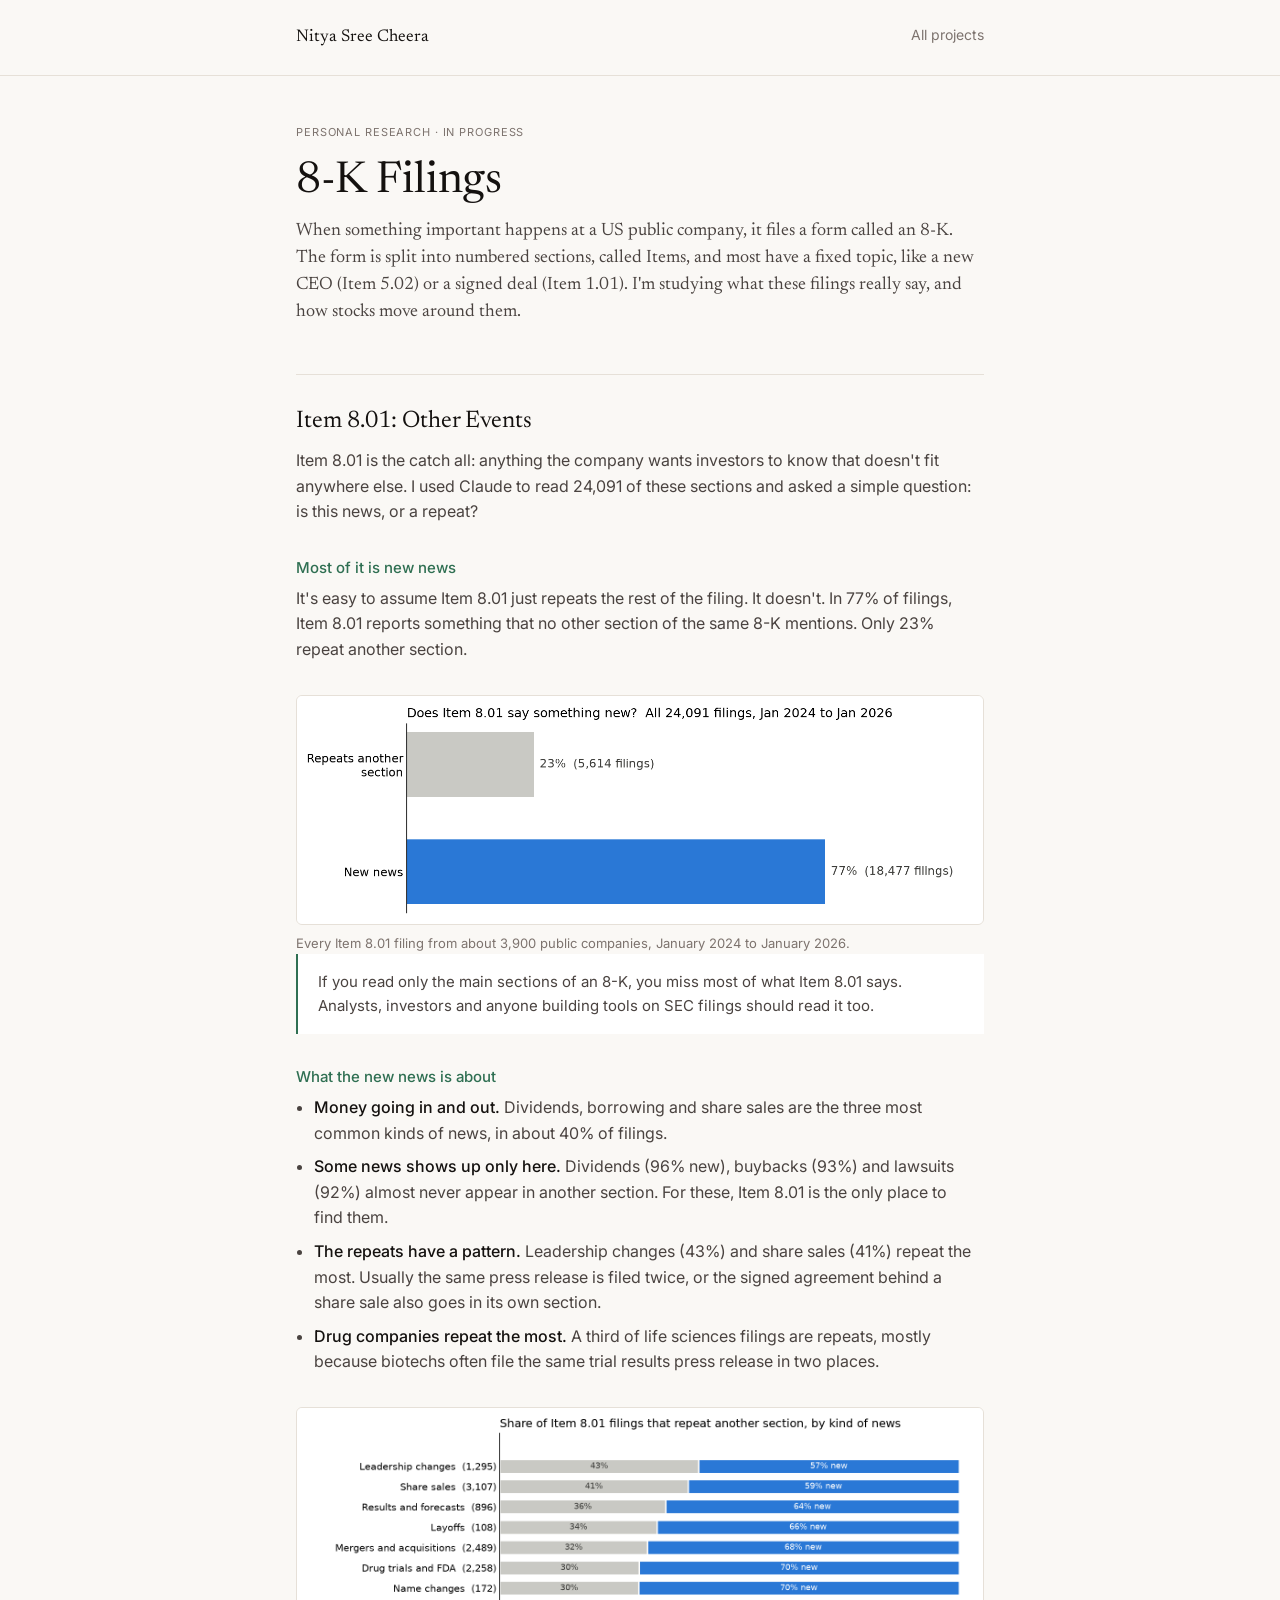
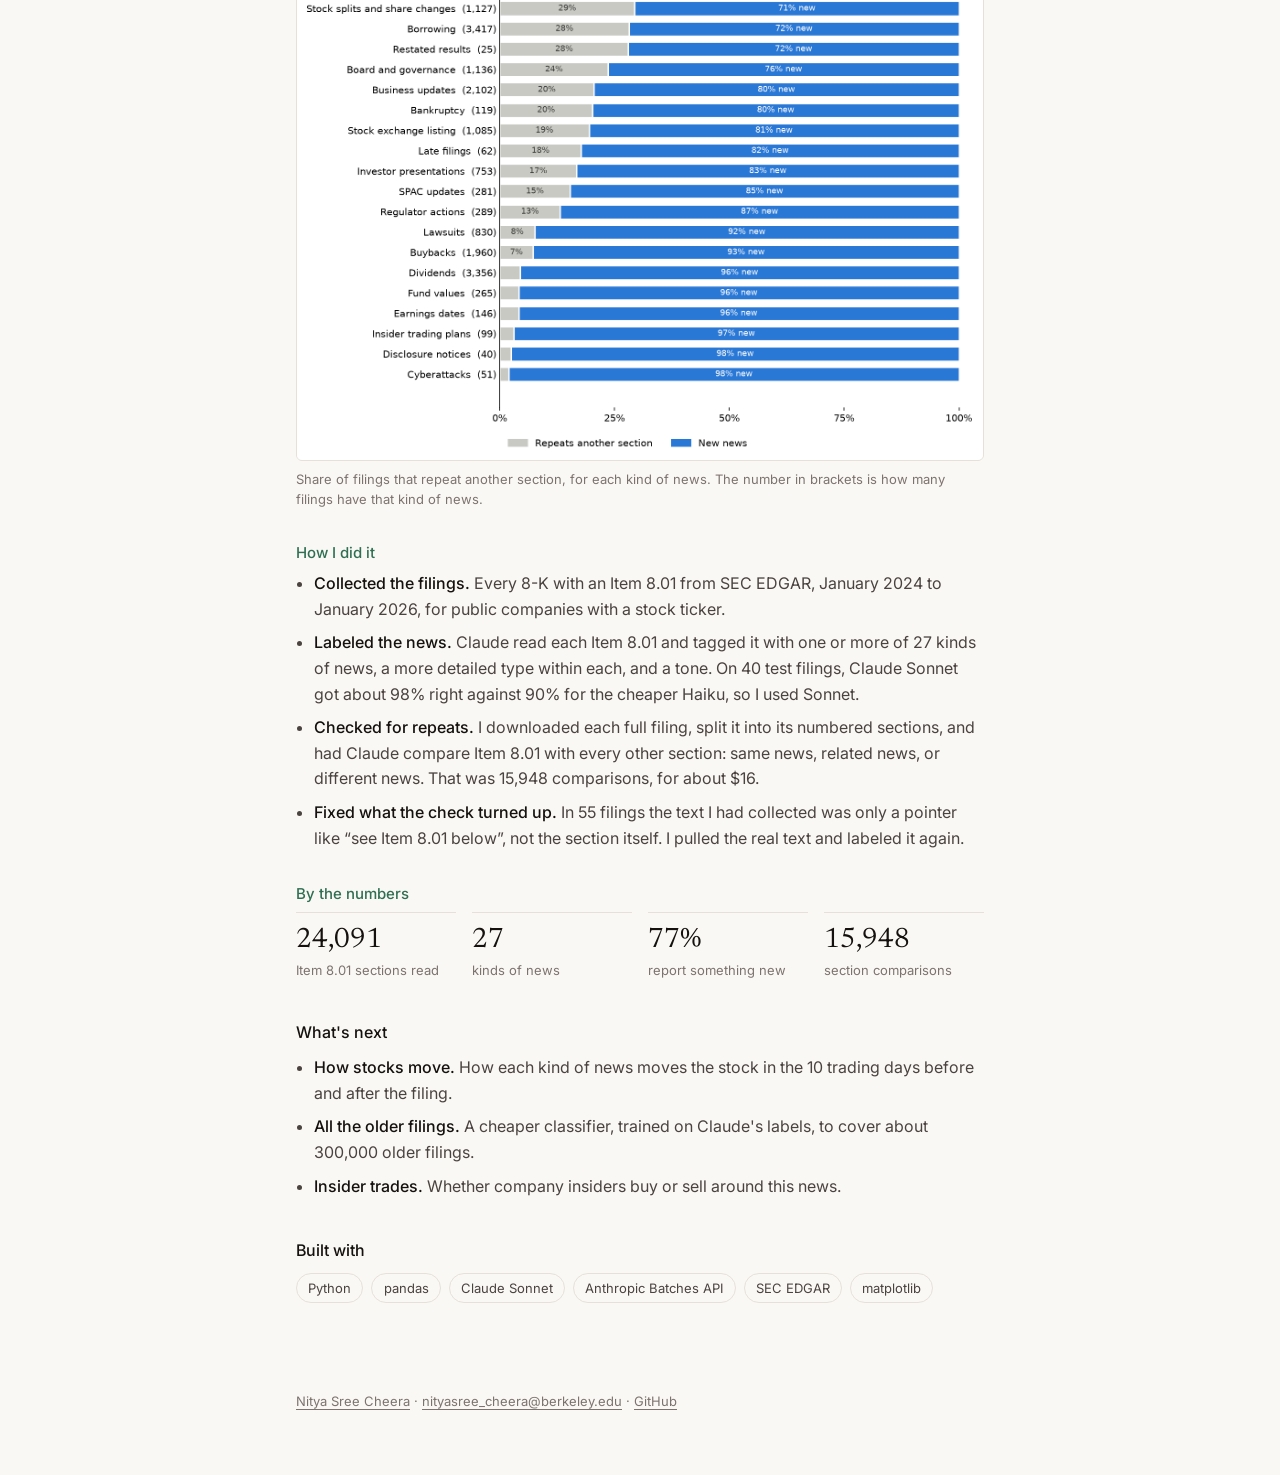
==== 8k-filings/index.html @ a416ddfb "Retitle as 8-K Filings with Item 8.01 as its first subsection Co-Authored-By: Claude Opus 5.5 <norep" ====
<!doctype html>
<html lang="en">
<head>
<meta charset="utf-8">
<meta name="viewport" content="width=device-width, initial-scale=1">
<title>8-K Filings · Nitya Sree Cheera</title>
<meta name="description" content="8-K Filings: what company 8-K filings really say. First part: I used Claude to read 24,091 Item 8.01 sections, and most report news that appears nowhere else in the filing.">
<link rel="preconnect" href="https://fonts.googleapis.com">
<link rel="preconnect" href="https://fonts.gstatic.com" crossorigin>
<link href="https://fonts.googleapis.com/css2?family=Inter:wght@400;500&family=Newsreader:opsz,wght@6..72,400;6..72,500&display=swap" rel="stylesheet">
<link rel="stylesheet" href="../style.css">
</head>
<body class="project-page">
<div class="topbar">
  <div class="wrap">
    <a class="name" href="../">Nitya Sree Cheera</a>
    <a href="../#projects">All projects</a>
  </div>
</div>

<main>
  <section class="project" id="8k-filings">
    <div class="wrap">
      <p class="label">Personal research · in progress</p>
      <h2>8-K Filings</h2>
      <p class="tagline">When something important happens at a US public company, it files a form called an 8-K. The form is split into numbered sections, called Items, and most have a fixed topic, like a new CEO (Item 5.02) or a signed deal (Item 1.01). I'm studying what these filings really say, and how stocks move around them.</p>

      <h3 class="part">Item 8.01: Other Events</h3>
      <p class="about-text">Item 8.01 is the catch all: anything the company wants investors to know that doesn't fit anywhere else. I used Claude to read 24,091 of these sections and asked a simple question: is this news, or a repeat?</p>

      <h4>Most of it is new news</h4>
      <p class="about-text">It's easy to assume Item 8.01 just repeats the rest of the filing. It doesn't. In 77% of filings, Item 8.01 reports something that no other section of the same 8-K mentions. Only 23% repeat another section.</p>
      <figure>
        <a href="../images/k8-new-vs-repeat.png"><img src="../images/k8-new-vs-repeat.png" width="1350" height="450" alt="Bar chart: of 24,091 Item 8.01 filings from January 2024 to January 2026, 77% (18,477) report new news and 23% (5,614) repeat another section of the same filing."></a>
        <figcaption>Every Item 8.01 filing from about 3,900 public companies, January 2024 to January 2026.</figcaption>
      </figure>
      <p class="note">If you read only the main sections of an 8-K, you miss most of what Item 8.01 says. Analysts, investors and anyone building tools on SEC filings should read it too.</p>

      <h4>What the new news is about</h4>
      <ul class="points">
        <li><strong>Money going in and out.</strong> Dividends, borrowing and share sales are the three most common kinds of news, in about 40% of filings.</li>
        <li><strong>Some news shows up only here.</strong> Dividends (96% new), buybacks (93%) and lawsuits (92%) almost never appear in another section. For these, Item 8.01 is the only place to find them.</li>
        <li><strong>The repeats have a pattern.</strong> Leadership changes (43%) and share sales (41%) repeat the most. Usually the same press release is filed twice, or the signed agreement behind a share sale also goes in its own section.</li>
        <li><strong>Drug companies repeat the most.</strong> A third of life sciences filings are repeats, mostly because biotechs often file the same trial results press release in two places.</li>
      </ul>
      <figure>
        <a href="../images/k8-repeat-by-kind.png"><img src="../images/k8-repeat-by-kind.png" width="1500" height="1425" loading="lazy" alt="Stacked bar chart of 26 kinds of news. Leadership changes repeat most (43%), then share sales (41%) and results (36%). Lawsuits (8%), buybacks (7%) and dividends (4%) almost never repeat."></a>
        <figcaption>Share of filings that repeat another section, for each kind of news. The number in brackets is how many filings have that kind of news.</figcaption>
      </figure>

      <h4>How I did it</h4>
      <ul class="points">
        <li><strong>Collected the filings.</strong> Every 8-K with an Item 8.01 from SEC EDGAR, January 2024 to January 2026, for public companies with a stock ticker.</li>
        <li><strong>Labeled the news.</strong> Claude read each Item 8.01 and tagged it with one or more of 27 kinds of news, a more detailed type within each, and a tone. On 40 test filings, Claude Sonnet got about 98% right against 90% for the cheaper Haiku, so I used Sonnet.</li>
        <li><strong>Checked for repeats.</strong> I downloaded each full filing, split it into its numbered sections, and had Claude compare Item 8.01 with every other section: same news, related news, or different news. That was 15,948 comparisons, for about $16.</li>
        <li><strong>Fixed what the check turned up.</strong> In 55 filings the text I had collected was only a pointer like “see Item 8.01 below”, not the section itself. I pulled the real text and labeled it again.</li>
      </ul>

      <h4>By the numbers</h4>
      <dl class="numbers">
        <div><dt>24,091</dt><dd>Item 8.01 sections read</dd></div>
        <div><dt>27</dt><dd>kinds of news</dd></div>
        <div><dt>77%</dt><dd>report something new</dd></div>
        <div><dt>15,948</dt><dd>section comparisons</dd></div>
      </dl>

      <h3>What's next</h3>
      <ul class="points">
        <li><strong>How stocks move.</strong> How each kind of news moves the stock in the 10 trading days before and after the filing.</li>
        <li><strong>All the older filings.</strong> A cheaper classifier, trained on Claude's labels, to cover about 300,000 older filings.</li>
        <li><strong>Insider trades.</strong> Whether company insiders buy or sell around this news.</li>
      </ul>

      <h3>Built with</h3>
      <ul class="stack">
        <li>Python</li><li>pandas</li><li>Claude Sonnet</li><li>Anthropic Batches API</li>
        <li>SEC EDGAR</li><li>matplotlib</li>
      </ul>
    </div>
  </section>
</main>

<footer>
  <div class="wrap"><a href="../">Nitya Sree Cheera</a> · <a href="mailto:nityasree_cheera@berkeley.edu">nityasree_cheera@berkeley.edu</a> · <a href="https://github.com/nityasreecheera">GitHub</a></div>
</footer>

</body>
</html>
---- style.css ----
:root {
    color-scheme: light;
    --paper: #faf8f5;
    --raised: #ffffff;
    --ink: #14110f;
    --ink-soft: #4a4340;
    --ink-faint: #7d736e;
    --rule: #e6e0d8;
    --accent: #2f6f52;
    --display: "Newsreader", Georgia, "Times New Roman", serif;
    --body: "Inter", ui-sans-serif, system-ui, -apple-system, "Segoe UI", sans-serif;
  }
  @media (prefers-color-scheme: dark) {
    :root {
      color-scheme: dark;
      --paper: #151311;
      --raised: #1d1a18;
      --ink: #f3efe9;
      --ink-soft: #c9c0b8;
      --ink-faint: #958b84;
      --rule: #2f2a26;
      --accent: #6fbf97;
    }
  }

  * { box-sizing: border-box; }
  html { -webkit-font-smoothing: antialiased; text-rendering: optimizeLegibility; }
  body {
    margin: 0;
    background: var(--paper);
    color: var(--ink);
    font: 16px/1.6 var(--body);
  }
  a { color: inherit; text-decoration-thickness: 1px; text-underline-offset: 3px; }
  a:hover { color: var(--accent); }
  img { max-width: 100%; height: auto; display: block; }

  .wrap { max-width: 46rem; margin: 0 auto; padding-inline: 1.5rem; }

  header.intro { padding-block: 5.5rem 3rem; border-bottom: 1px solid var(--rule); }
  h1 {
    font: 400 clamp(2.25rem, 6vw, 3rem)/1.05 var(--display);
    letter-spacing: -0.01em;
    margin: 0;
  }
  .lede {
    font: 400 1.25rem/1.45 var(--display);
    color: var(--ink-soft);
    margin: 1rem 0 0;
    max-width: 34rem;
  }
  .meta { margin: 1.25rem 0 0; color: var(--ink-faint); font-size: 0.875rem; }
  .links { display: flex; flex-wrap: wrap; gap: 0.5rem 1.5rem; margin: 1.5rem 0 0; padding: 0; list-style: none; font-size: 0.9375rem; }

  section { padding-block: 3rem; border-bottom: 1px solid var(--rule); }
  .label {
    font-size: 0.6875rem;
    letter-spacing: 0.08em;
    text-transform: uppercase;
    color: var(--ink-faint);
    margin: 0 0 1rem;
  }
  .about p, .about-text { margin: 0; color: var(--ink-soft); }

  .project h2 { font: 400 2rem/1.1 var(--display); margin: 0; }
  .project .tagline { font: 400 1.125rem/1.5 var(--display); color: var(--ink-soft); margin: 0.75rem 0 0; }
  .actions { display: flex; flex-wrap: wrap; gap: 0.75rem; margin: 1.5rem 0 0; }
  .button {
    display: inline-block;
    padding: 0.55rem 1rem;
    border: 1px solid var(--ink);
    border-radius: 4px;
    font-size: 0.875rem;
    text-decoration: none;
  }
  .button.primary { background: var(--ink); color: var(--paper); }
  .button.primary:hover { opacity: 0.9; color: var(--paper); }
  .button:hover { color: var(--ink); background: var(--raised); }

  figure { margin: 2rem 0 0; }
  figure img {
    border: 1px solid var(--rule);
    border-radius: 6px;
    background: var(--raised);
  }
  figcaption { margin-top: 0.5rem; font-size: 0.8125rem; color: var(--ink-faint); }

  h3 { font: 500 1rem/1.4 var(--body); margin: 2.5rem 0 0.75rem; }
  ul.points { margin: 0; padding-left: 1.1rem; color: var(--ink-soft); }
  ul.points li { margin: 0.5rem 0; }
  ul.points strong { color: var(--ink); font-weight: 500; }

  .numbers {
    display: grid;
    grid-template-columns: repeat(auto-fit, minmax(9rem, 1fr));
    gap: 1rem;
    margin: 0;
  }
  .numbers div { border-top: 1px solid var(--rule); padding-top: 0.75rem; }
  .numbers dt { font: 400 1.75rem/1.1 var(--display); font-variant-numeric: tabular-nums; }
  .numbers dd { margin: 0.25rem 0 0; font-size: 0.8125rem; color: var(--ink-faint); }

  .stack { display: flex; flex-wrap: wrap; gap: 0.5rem; margin: 0; padding: 0; list-style: none; }
  .stack li {
    font-size: 0.8125rem;
    color: var(--ink-soft);
    border: 1px solid var(--rule);
    border-radius: 999px;
    padding: 0.2rem 0.7rem;
  }

  .note {
    margin: 0;
    padding: 1rem 1.25rem;
    background: var(--raised);
    border-left: 2px solid var(--accent);
    color: var(--ink-soft);
    font-size: 0.9375rem;
  }

  footer { padding-block: 2.5rem 4rem; color: var(--ink-faint); font-size: 0.8125rem; }

  /* Project cards on the home page. */
  .cards { display: grid; grid-template-columns: 1fr 1fr; gap: 1.25rem; }
  @media (max-width: 40rem) { .cards { grid-template-columns: 1fr; } }
  .card {
    display: block;
    text-decoration: none;
    border: 1px solid var(--rule);
    border-radius: 8px;
    background: var(--raised);
    overflow: hidden;
    transition: border-color 0.15s, transform 0.15s;
  }
  .card:hover { border-color: var(--ink-faint); transform: translateY(-2px); color: inherit; }
  .card img { width: 100%; height: auto; aspect-ratio: 16 / 10; object-fit: cover; object-position: top left; border-bottom: 1px solid var(--rule); }
  /* A chart is shown whole rather than cropped, on the white it was drawn on. */
  .card img.whole { object-fit: contain; object-position: center; background: #ffffff; padding: 0.75rem; }
  .card .body { padding: 1rem 1.1rem 1.2rem; }
  .card .kind { font-size: 0.6875rem; letter-spacing: 0.08em; text-transform: uppercase; color: var(--ink-faint); margin: 0; }
  .card h3 { font: 400 1.375rem/1.2 var(--display); margin: 0.35rem 0 0; }
  .card p.line { margin: 0.5rem 0 0; color: var(--ink-soft); font-size: 0.9375rem; }
  .card .more { display: inline-block; margin-top: 0.75rem; font-size: 0.8125rem; color: var(--accent); }

  /* Project pages. */
  .topbar { padding-block: 1.5rem; border-bottom: 1px solid var(--rule); font-size: 0.875rem; }
  .topbar .wrap { display: flex; justify-content: space-between; gap: 1rem; flex-wrap: wrap; }
  .topbar a { text-decoration: none; color: var(--ink-faint); }
  .topbar a:hover { color: var(--ink); }
  .topbar .name { font-family: var(--display); font-size: 1.0625rem; color: var(--ink); }
  .project-page section.project { border-bottom: none; padding-top: 3rem; }
  .project-page h2 { font-size: clamp(2.25rem, 6vw, 2.75rem); }

  .table-wrap { overflow-x: auto; margin: 1rem 0 1.5rem; }
  table.compare { border-collapse: collapse; width: 100%; font-size: 0.875rem; font-variant-numeric: tabular-nums; }
  table.compare th, table.compare td { text-align: left; padding: 0.55rem 0.75rem 0.55rem 0; border-bottom: 1px solid var(--rule); vertical-align: top; }
  table.compare th { font-weight: 500; color: var(--ink-faint); font-size: 0.75rem; letter-spacing: 0.04em; text-transform: uppercase; }
  table.compare td { color: var(--ink-soft); }
  table.compare td:first-child { color: var(--ink); white-space: nowrap; }
  table.compare td.num { white-space: nowrap; }

  /* Left aligned body text with balanced line breaks; never auto hyphenate. */
  .about p, .about-text, .project .tagline, ul.points li, .note, figcaption, .project .meta { hyphens: manual; text-wrap: pretty; }

  h4 { font: 500 0.9375rem/1.4 var(--body); margin: 2rem 0 0.5rem; color: var(--accent); }
  h4 + .about-text + .points { margin-top: 0.75rem; }

  html { scroll-behavior: smooth; }
  h3[id] { scroll-margin-top: 1.5rem; }

  /* Architecture diagram on project pages. */
  .flow { margin: 1rem 0 1.5rem; display: flex; flex-direction: column; align-items: stretch; }
  .flow .box {
    background: var(--raised);
    border: 1px solid var(--rule);
    border-radius: 6px;
    padding: 0.6rem 0.85rem;
    font-size: 0.875rem;
    line-height: 1.45;
  }
  .flow .box b { display: block; font-weight: 500; color: var(--ink); }
  .flow .box span { display: block; color: var(--ink-faint); font-size: 0.8125rem; }
  .flow .box.mine { border: 1.5px solid var(--accent); }
  .flow .box.end { background: var(--ink); border-color: var(--ink); }
  .flow .box.end b { color: var(--paper); }
  .flow .box.end span { color: var(--rule); }
  .flow-row { display: grid; gap: 0.6rem; }
  .flow-row.sources { grid-template-columns: 1fr 1fr; }
  .flow-row.three { grid-template-columns: repeat(3, 1fr); }
  @media (max-width: 40rem) { .flow-row.sources, .flow-row.three { grid-template-columns: 1fr; } }
  .flow .arrow { align-self: center; width: 1px; height: 1.1rem; background: var(--ink-faint); position: relative; margin-bottom: 5px; }
  .flow .arrow::after {
    content: ""; position: absolute; left: -4px; bottom: -5px;
    border-left: 4.5px solid transparent; border-right: 4.5px solid transparent; border-top: 6px solid var(--ink-faint);
  }
  .flow figcaption { margin-top: 0.75rem; display: flex; align-items: center; gap: 0.5rem; }
  .flow .key { display: inline-block; width: 0.9rem; height: 0.6rem; border: 1.5px solid var(--accent); border-radius: 2px; flex: none; }

  /* Lessons pages: contents list and tradeoff cards. */
  .toc { margin: 2rem 0 0.5rem; padding: 1rem 1.25rem; border: 1px solid var(--rule); border-radius: 6px; background: var(--raised); }
  .toc .label { margin-bottom: 0.5rem; }
  .toc ol { margin: 0; padding-left: 1.2rem; columns: 2; column-gap: 2rem; font-size: 0.875rem; }
  .toc li { margin: 0.2rem 0; break-inside: avoid; }
  .toc a { color: var(--ink-soft); text-decoration: none; }
  .toc a:hover { color: var(--accent); text-decoration: underline; }
  @media (max-width: 40rem) { .toc ol { columns: 1; } }
  .tradeoffs { display: grid; gap: 0.9rem; margin-top: 1rem; }
  .tradeoff { border: 1px solid var(--rule); border-radius: 6px; background: var(--raised); padding: 0.9rem 1.1rem 1rem; position: relative; }
  .tradeoff h4 { margin: 0 0 0.5rem; color: var(--ink); font-size: 1rem; padding-right: 5.5rem; }
  .tradeoff .tag { position: absolute; top: 0.95rem; right: 1rem; margin: 0; font-size: 0.6875rem; letter-spacing: 0.06em; text-transform: uppercase; color: var(--accent); border: 1px solid var(--accent); border-radius: 999px; padding: 0.05rem 0.5rem; }
  .tradeoff dl { margin: 0; display: grid; grid-template-columns: 7.5rem 1fr; gap: 0.4rem 1rem; font-size: 0.9375rem; }
  .tradeoff dt { color: var(--ink-faint); font-size: 0.8125rem; padding-top: 0.1rem; }
  .tradeoff dd { margin: 0; color: var(--ink-soft); text-wrap: pretty; }
  @media (max-width: 40rem) { .tradeoff dl { grid-template-columns: 1fr; gap: 0.15rem; } .tradeoff dd + dt { margin-top: 0.5rem; } }

  /* A subsection that groups several headings on a project page. */
  .project h3.part { font: 400 1.5rem/1.2 var(--display); margin: 3rem 0 0.75rem; padding-top: 2rem; border-top: 1px solid var(--rule); }
  .project h3.part + .about-text { margin-bottom: 0.5rem; }
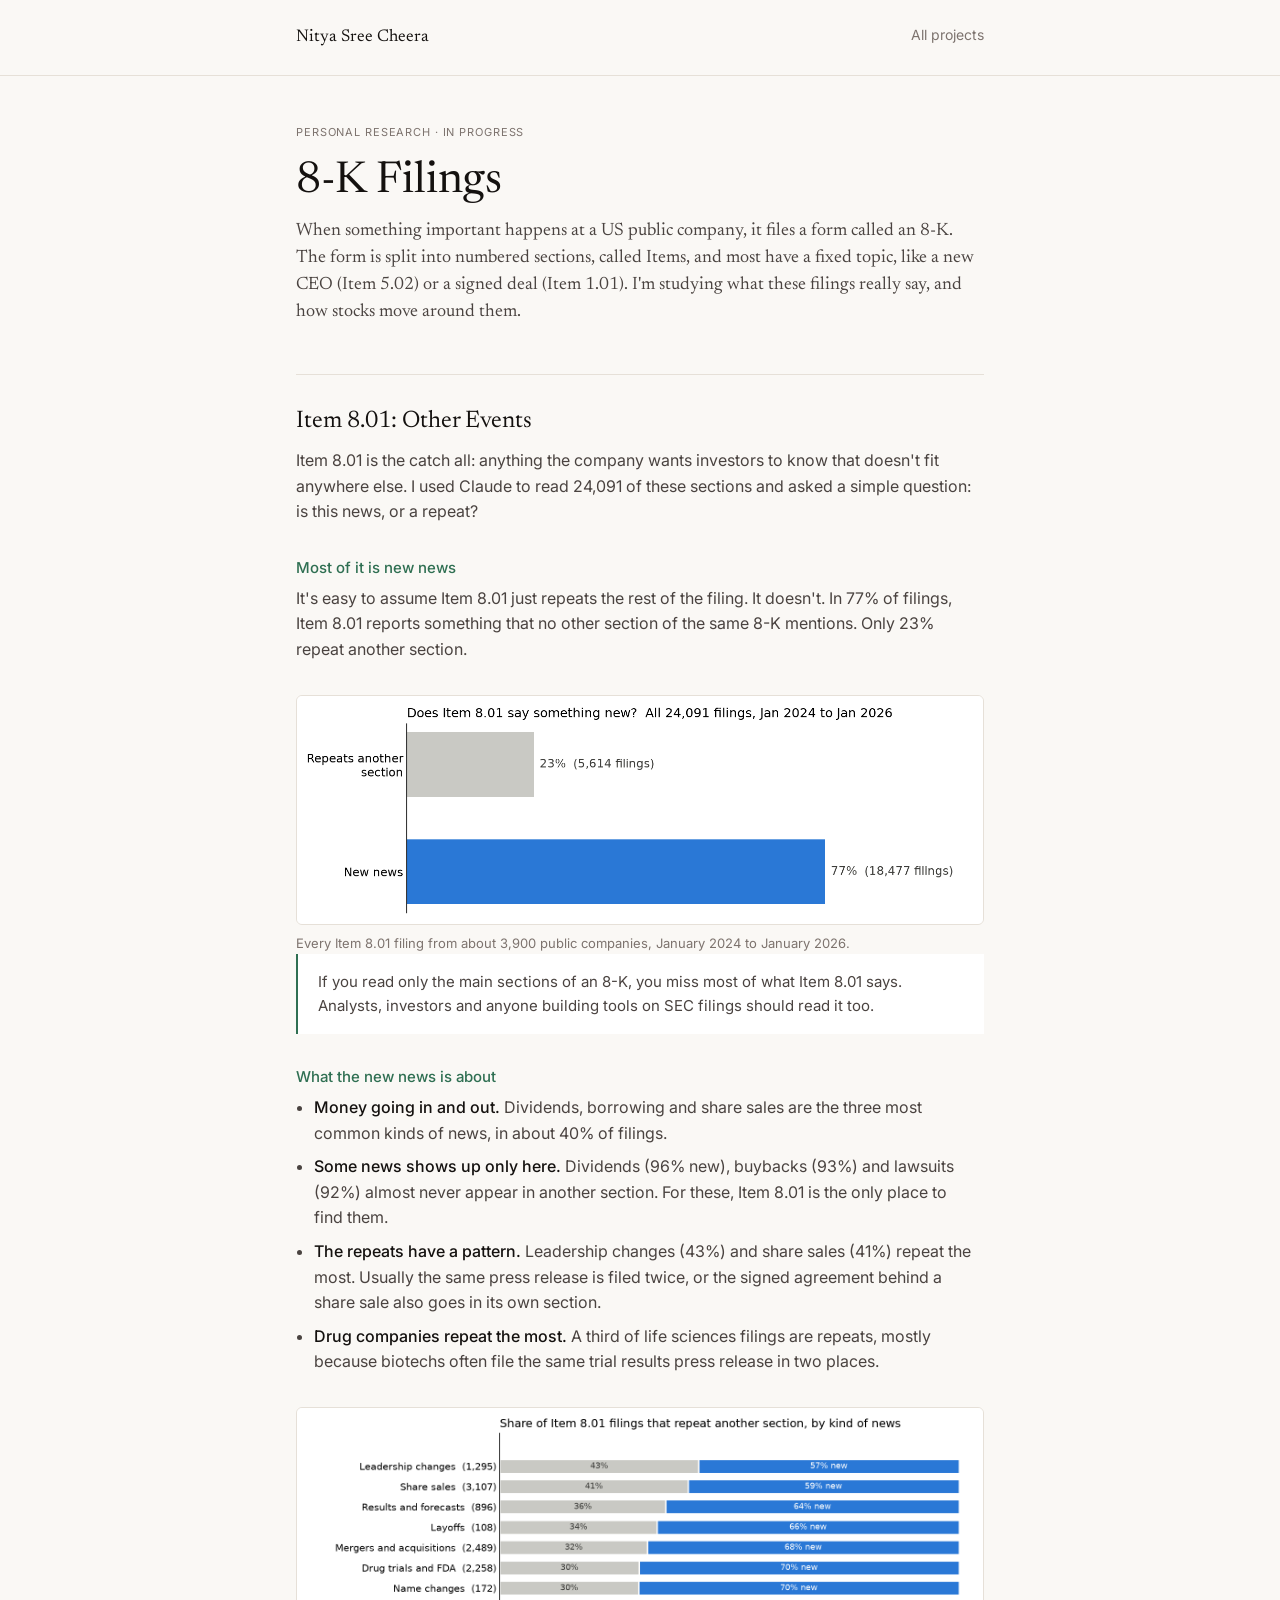
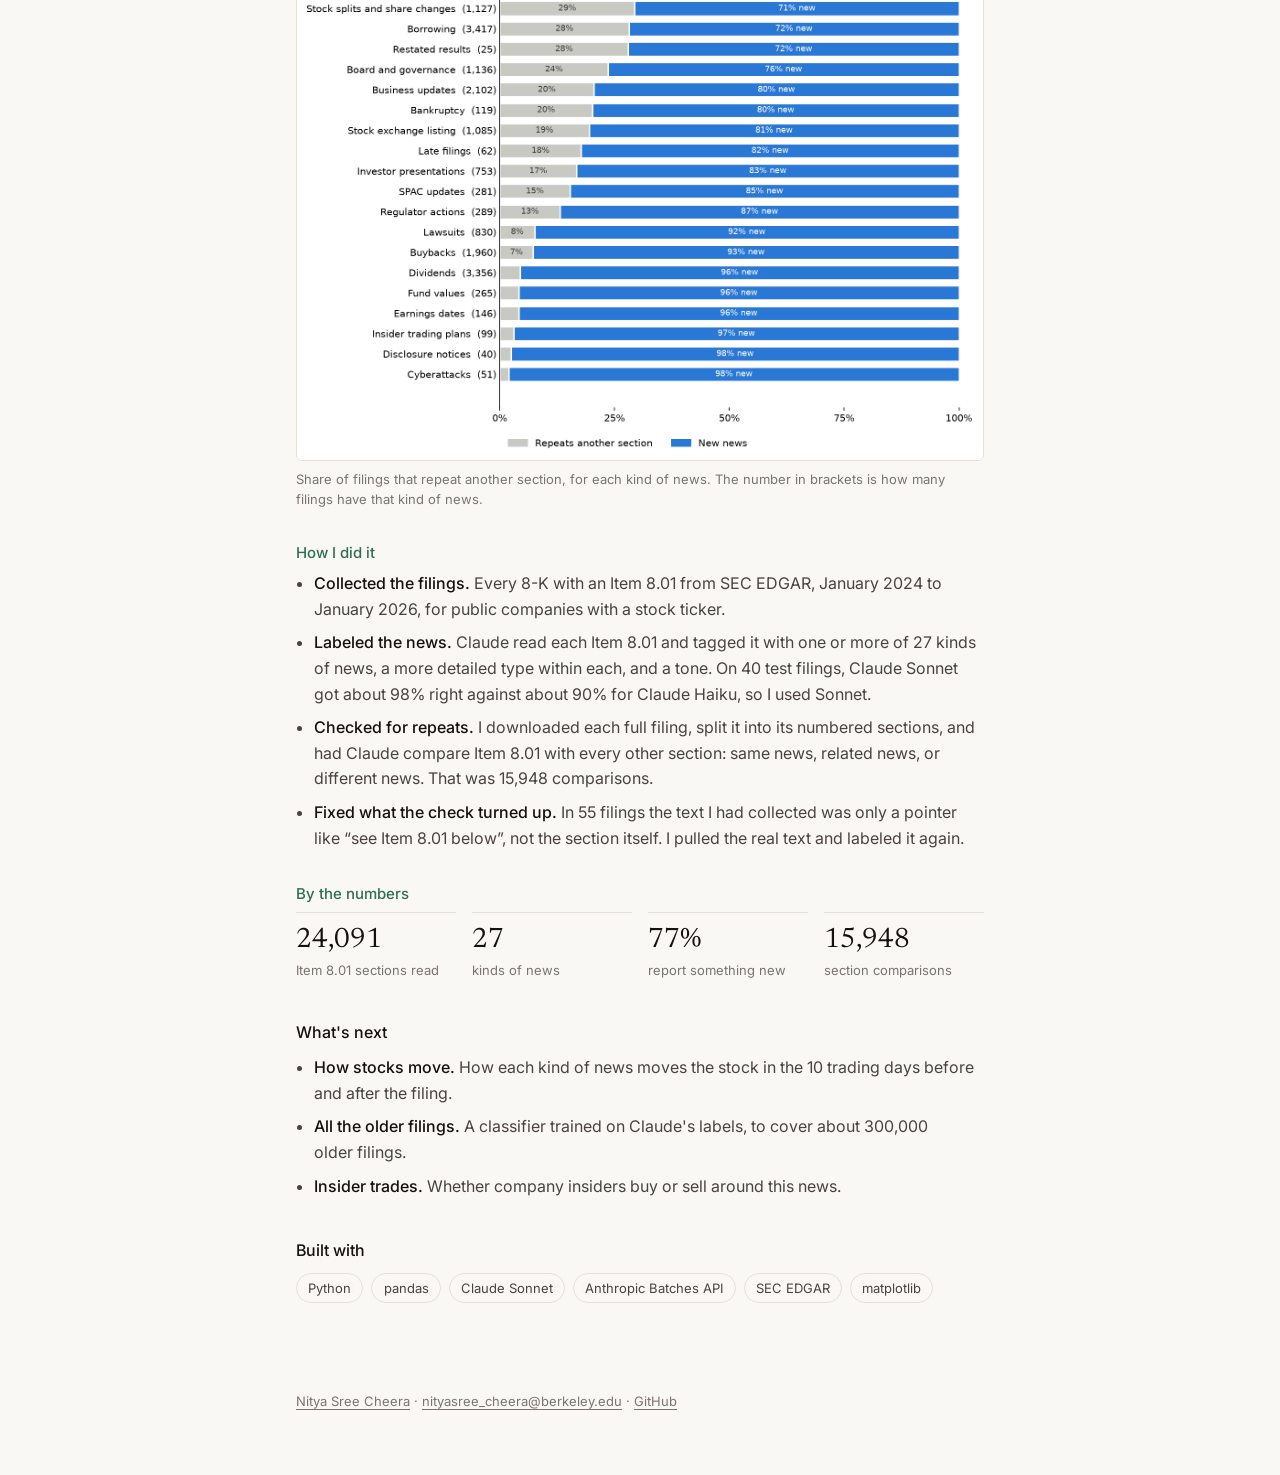
==== commit 3b5ccbcf: "8-K Filings: remove cost mentions Co-Authored-By: Claude Opus 5.5 <noreply@anthropic.com>" ====
--- a/8k-filings/index.html
+++ b/8k-filings/index.html
@@ -51,8 +51,8 @@
       <h4>How I did it</h4>
       <ul class="points">
         <li><strong>Collected the filings.</strong> Every 8-K with an Item 8.01 from SEC EDGAR, January 2024 to January 2026, for public companies with a stock ticker.</li>
-        <li><strong>Labeled the news.</strong> Claude read each Item 8.01 and tagged it with one or more of 27 kinds of news, a more detailed type within each, and a tone. On 40 test filings, Claude Sonnet got about 98% right against 90% for the cheaper Haiku, so I used Sonnet.</li>
-        <li><strong>Checked for repeats.</strong> I downloaded each full filing, split it into its numbered sections, and had Claude compare Item 8.01 with every other section: same news, related news, or different news. That was 15,948 comparisons, for about $16.</li>
+        <li><strong>Labeled the news.</strong> Claude read each Item 8.01 and tagged it with one or more of 27 kinds of news, a more detailed type within each, and a tone. On 40 test filings, Claude Sonnet got about 98% right against about 90% for Claude Haiku, so I used Sonnet.</li>
+        <li><strong>Checked for repeats.</strong> I downloaded each full filing, split it into its numbered sections, and had Claude compare Item 8.01 with every other section: same news, related news, or different news. That was 15,948 comparisons.</li>
         <li><strong>Fixed what the check turned up.</strong> In 55 filings the text I had collected was only a pointer like “see Item 8.01 below”, not the section itself. I pulled the real text and labeled it again.</li>
       </ul>
 
@@ -67,7 +67,7 @@
       <h3>What's next</h3>
       <ul class="points">
         <li><strong>How stocks move.</strong> How each kind of news moves the stock in the 10 trading days before and after the filing.</li>
-        <li><strong>All the older filings.</strong> A cheaper classifier, trained on Claude's labels, to cover about 300,000 older filings.</li>
+        <li><strong>All the older filings.</strong> A classifier trained on Claude's labels, to cover about 300,000 older filings.</li>
         <li><strong>Insider trades.</strong> Whether company insiders buy or sell around this news.</li>
       </ul>
 
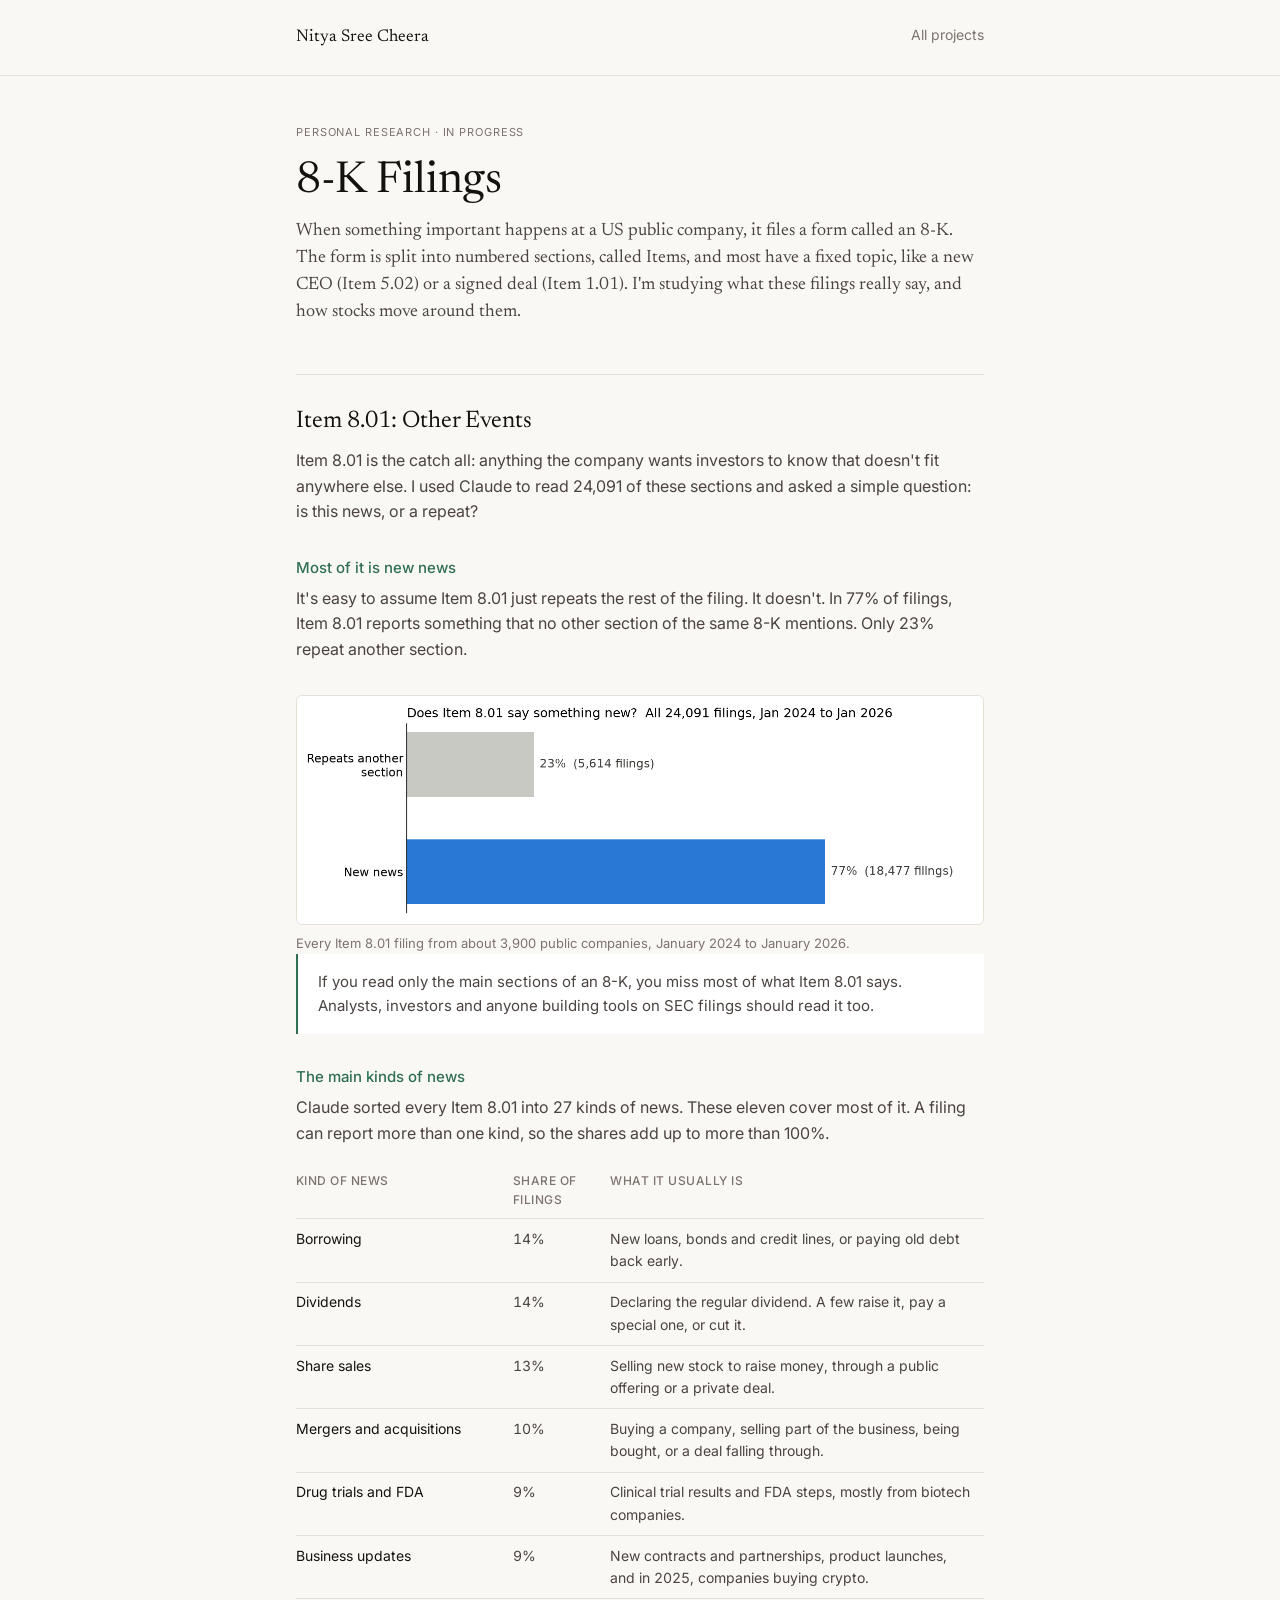
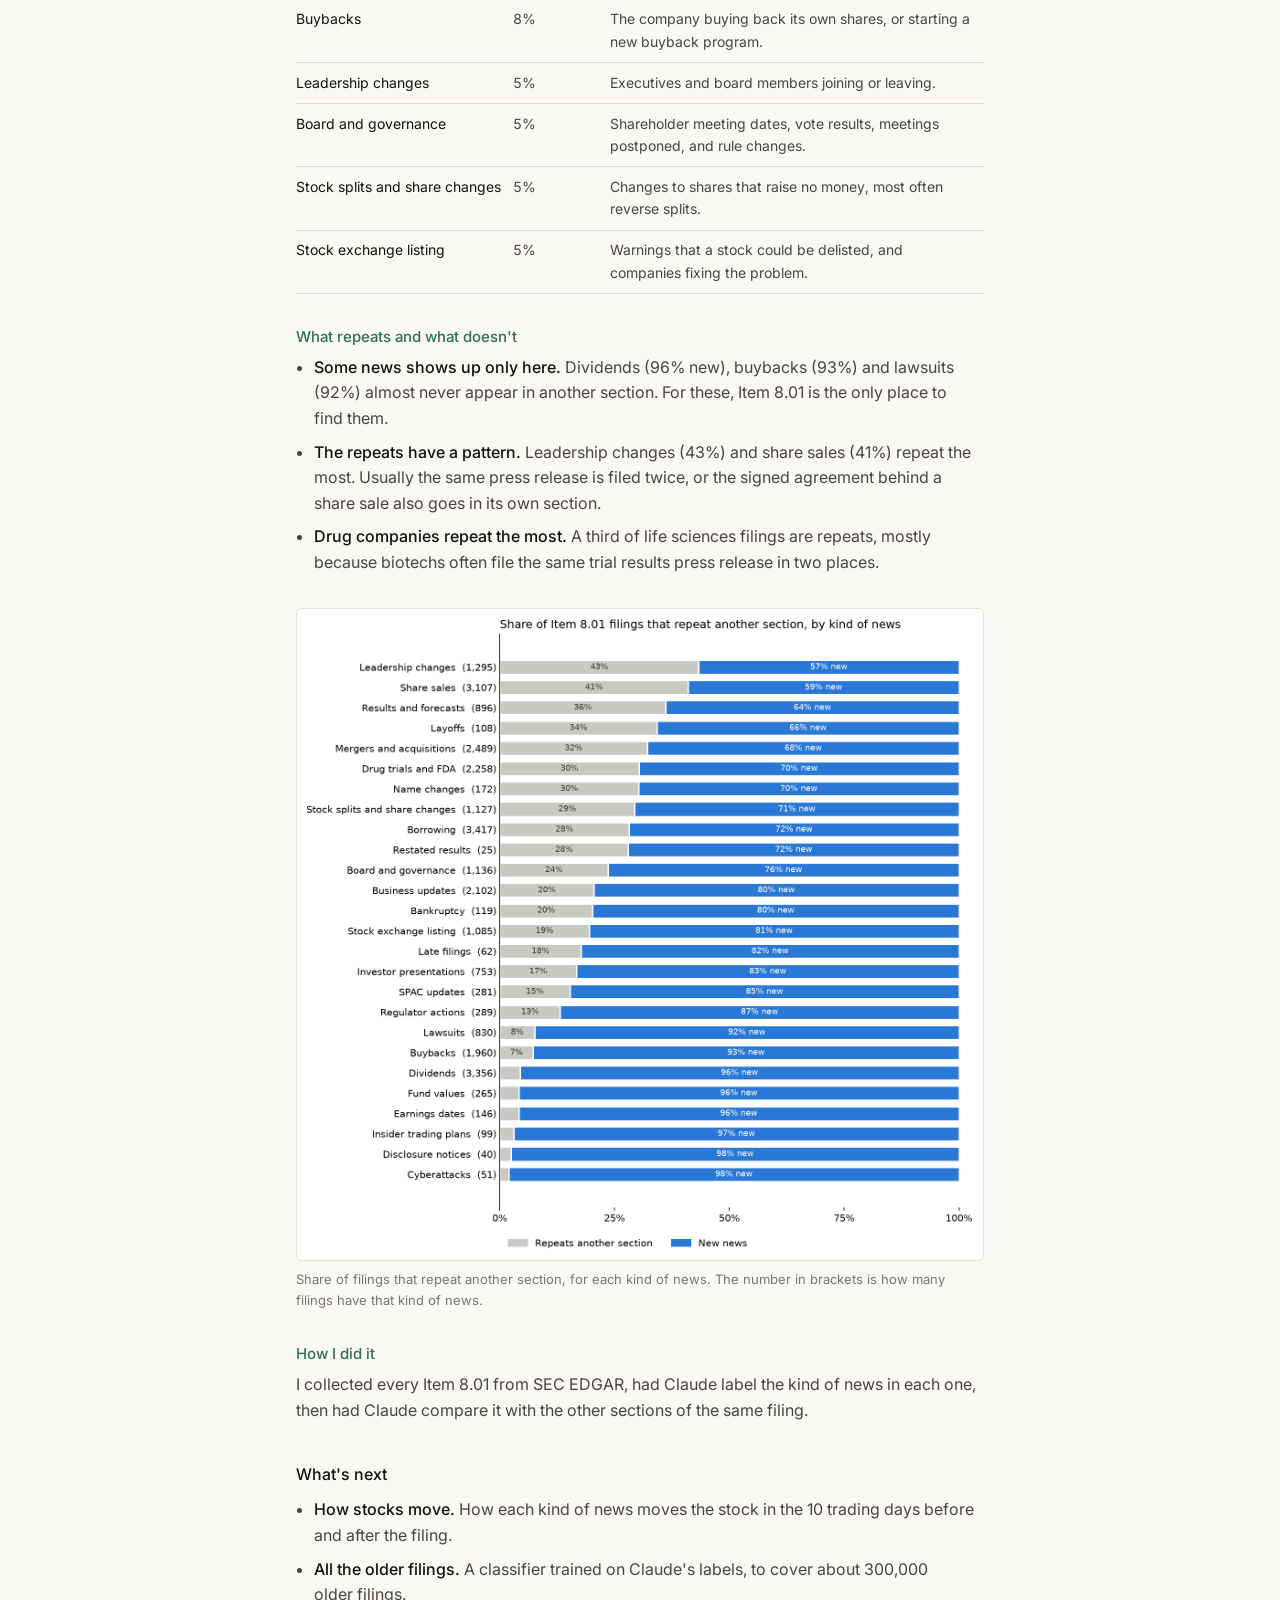
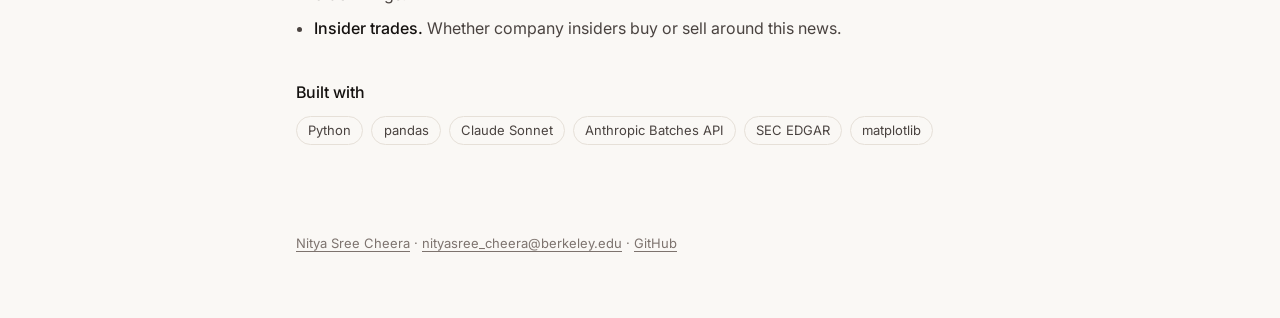
==== commit c737df72: "8-K Filings: explain the main kinds of news, shorten the method Co-Authored-By: Claude Opus 5.5 <nor" ====
--- a/8k-filings/index.html
+++ b/8k-filings/index.html
@@ -36,9 +36,29 @@
       </figure>
       <p class="note">If you read only the main sections of an 8-K, you miss most of what Item 8.01 says. Analysts, investors and anyone building tools on SEC filings should read it too.</p>
 
-      <h4>What the new news is about</h4>
+      <h4>The main kinds of news</h4>
+      <p class="about-text">Claude sorted every Item 8.01 into 27 kinds of news. These eleven cover most of it. A filing can report more than one kind, so the shares add up to more than 100%.</p>
+      <div class="table-wrap">
+        <table class="compare">
+          <thead><tr><th>Kind of news</th><th>Share of filings</th><th>What it usually is</th></tr></thead>
+          <tbody>
+            <tr><td>Borrowing</td><td class="num">14%</td><td>New loans, bonds and credit lines, or paying old debt back early.</td></tr>
+            <tr><td>Dividends</td><td class="num">14%</td><td>Declaring the regular dividend. A few raise it, pay a special one, or cut it.</td></tr>
+            <tr><td>Share sales</td><td class="num">13%</td><td>Selling new stock to raise money, through a public offering or a private deal.</td></tr>
+            <tr><td>Mergers and acquisitions</td><td class="num">10%</td><td>Buying a company, selling part of the business, being bought, or a deal falling through.</td></tr>
+            <tr><td>Drug trials and FDA</td><td class="num">9%</td><td>Clinical trial results and FDA steps, mostly from biotech companies.</td></tr>
+            <tr><td>Business updates</td><td class="num">9%</td><td>New contracts and partnerships, product launches, and in 2025, companies buying crypto.</td></tr>
+            <tr><td>Buybacks</td><td class="num">8%</td><td>The company buying back its own shares, or starting a new buyback program.</td></tr>
+            <tr><td>Leadership changes</td><td class="num">5%</td><td>Executives and board members joining or leaving.</td></tr>
+            <tr><td>Board and governance</td><td class="num">5%</td><td>Shareholder meeting dates, vote results, meetings postponed, and rule changes.</td></tr>
+            <tr><td>Stock splits and share changes</td><td class="num">5%</td><td>Changes to shares that raise no money, most often reverse splits.</td></tr>
+            <tr><td>Stock exchange listing</td><td class="num">5%</td><td>Warnings that a stock could be delisted, and companies fixing the problem.</td></tr>
+          </tbody>
+        </table>
+      </div>
+
+      <h4>What repeats and what doesn't</h4>
       <ul class="points">
-        <li><strong>Money going in and out.</strong> Dividends, borrowing and share sales are the three most common kinds of news, in about 40% of filings.</li>
         <li><strong>Some news shows up only here.</strong> Dividends (96% new), buybacks (93%) and lawsuits (92%) almost never appear in another section. For these, Item 8.01 is the only place to find them.</li>
         <li><strong>The repeats have a pattern.</strong> Leadership changes (43%) and share sales (41%) repeat the most. Usually the same press release is filed twice, or the signed agreement behind a share sale also goes in its own section.</li>
         <li><strong>Drug companies repeat the most.</strong> A third of life sciences filings are repeats, mostly because biotechs often file the same trial results press release in two places.</li>
@@ -49,20 +69,7 @@
       </figure>
 
       <h4>How I did it</h4>
-      <ul class="points">
-        <li><strong>Collected the filings.</strong> Every 8-K with an Item 8.01 from SEC EDGAR, January 2024 to January 2026, for public companies with a stock ticker.</li>
-        <li><strong>Labeled the news.</strong> Claude read each Item 8.01 and tagged it with one or more of 27 kinds of news, a more detailed type within each, and a tone. On 40 test filings, Claude Sonnet got about 98% right against about 90% for Claude Haiku, so I used Sonnet.</li>
-        <li><strong>Checked for repeats.</strong> I downloaded each full filing, split it into its numbered sections, and had Claude compare Item 8.01 with every other section: same news, related news, or different news. That was 15,948 comparisons.</li>
-        <li><strong>Fixed what the check turned up.</strong> In 55 filings the text I had collected was only a pointer like “see Item 8.01 below”, not the section itself. I pulled the real text and labeled it again.</li>
-      </ul>
-
-      <h4>By the numbers</h4>
-      <dl class="numbers">
-        <div><dt>24,091</dt><dd>Item 8.01 sections read</dd></div>
-        <div><dt>27</dt><dd>kinds of news</dd></div>
-        <div><dt>77%</dt><dd>report something new</dd></div>
-        <div><dt>15,948</dt><dd>section comparisons</dd></div>
-      </dl>
+      <p class="about-text">I collected every Item 8.01 from SEC EDGAR, had Claude label the kind of news in each one, then had Claude compare it with the other sections of the same filing.</p>
 
       <h3>What's next</h3>
       <ul class="points">
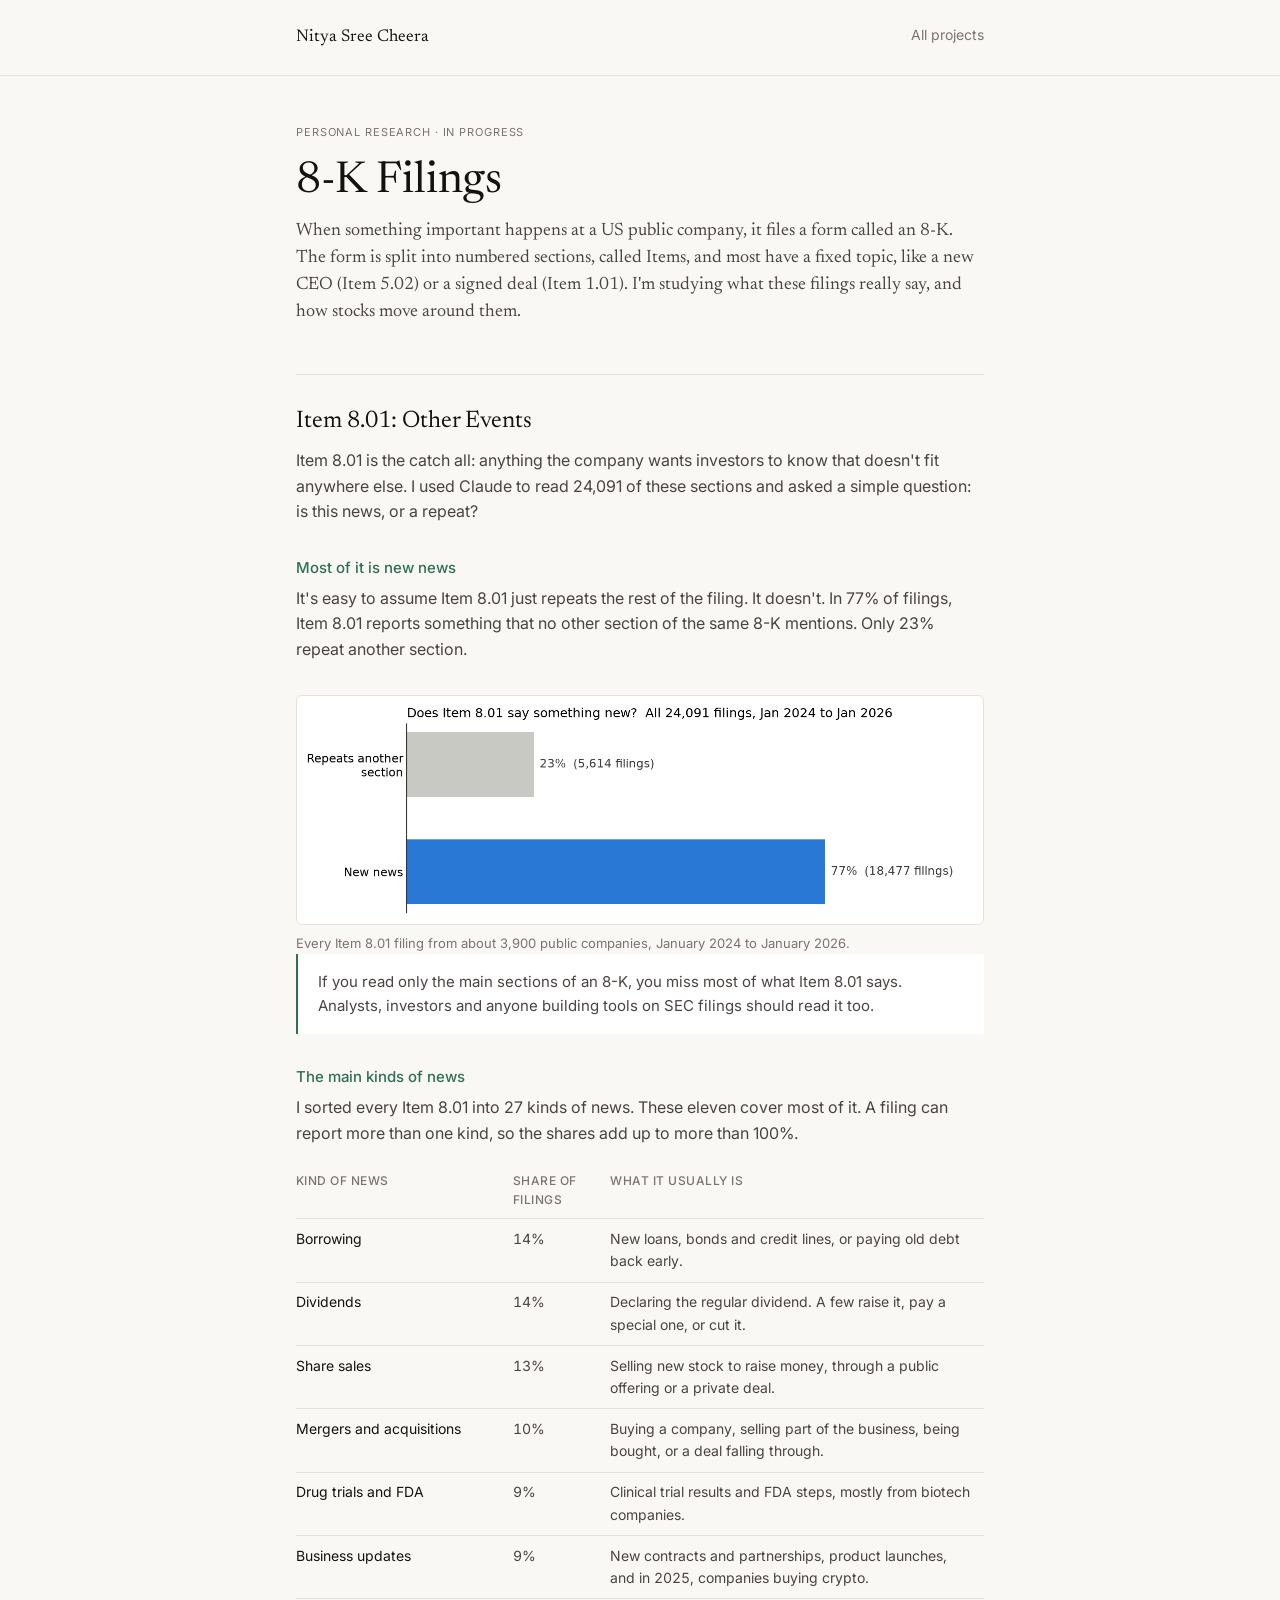
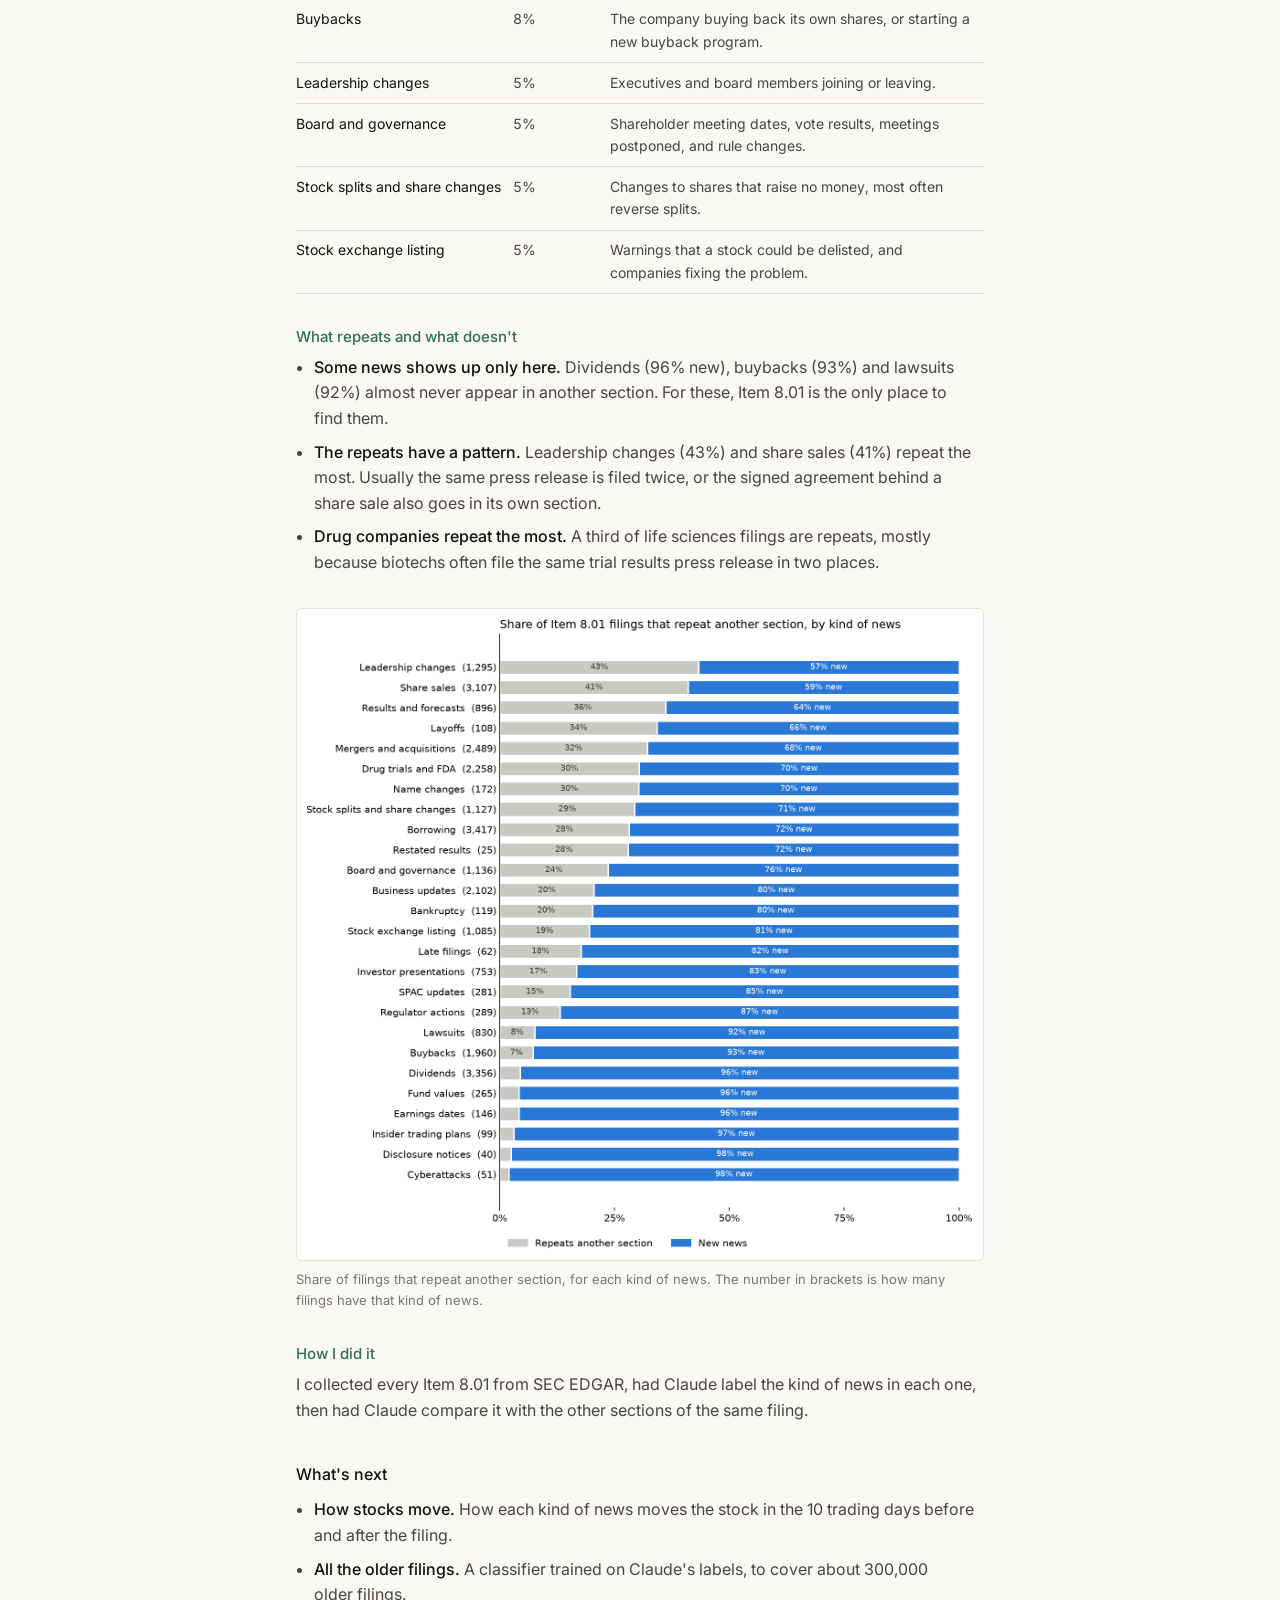
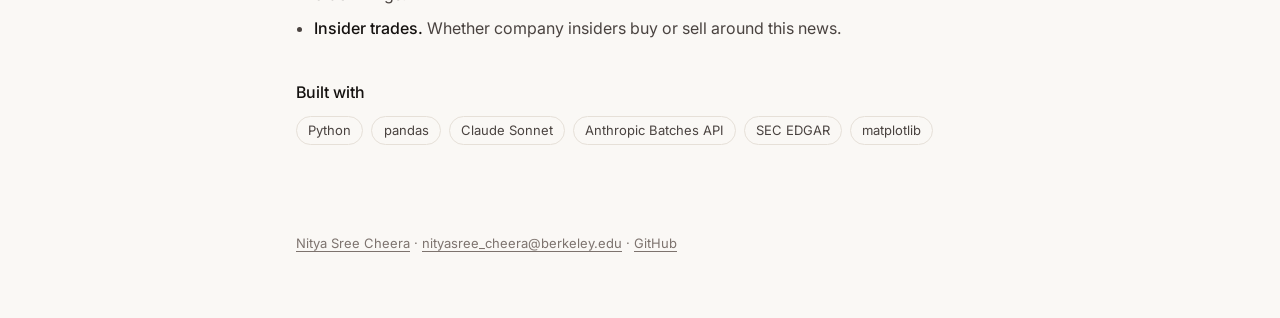
==== commit 812f9d76: "8-K Filings: reword the kinds of news intro Co-Authored-By: Claude Opus 5.5 <noreply@anthropic.com>" ====
--- a/8k-filings/index.html
+++ b/8k-filings/index.html
@@ -37,7 +37,7 @@
       <p class="note">If you read only the main sections of an 8-K, you miss most of what Item 8.01 says. Analysts, investors and anyone building tools on SEC filings should read it too.</p>
 
       <h4>The main kinds of news</h4>
-      <p class="about-text">Claude sorted every Item 8.01 into 27 kinds of news. These eleven cover most of it. A filing can report more than one kind, so the shares add up to more than 100%.</p>
+      <p class="about-text">I sorted every Item 8.01 into 27 kinds of news. These eleven cover most of it. A filing can report more than one kind, so the shares add up to more than 100%.</p>
       <div class="table-wrap">
         <table class="compare">
           <thead><tr><th>Kind of news</th><th>Share of filings</th><th>What it usually is</th></tr></thead>
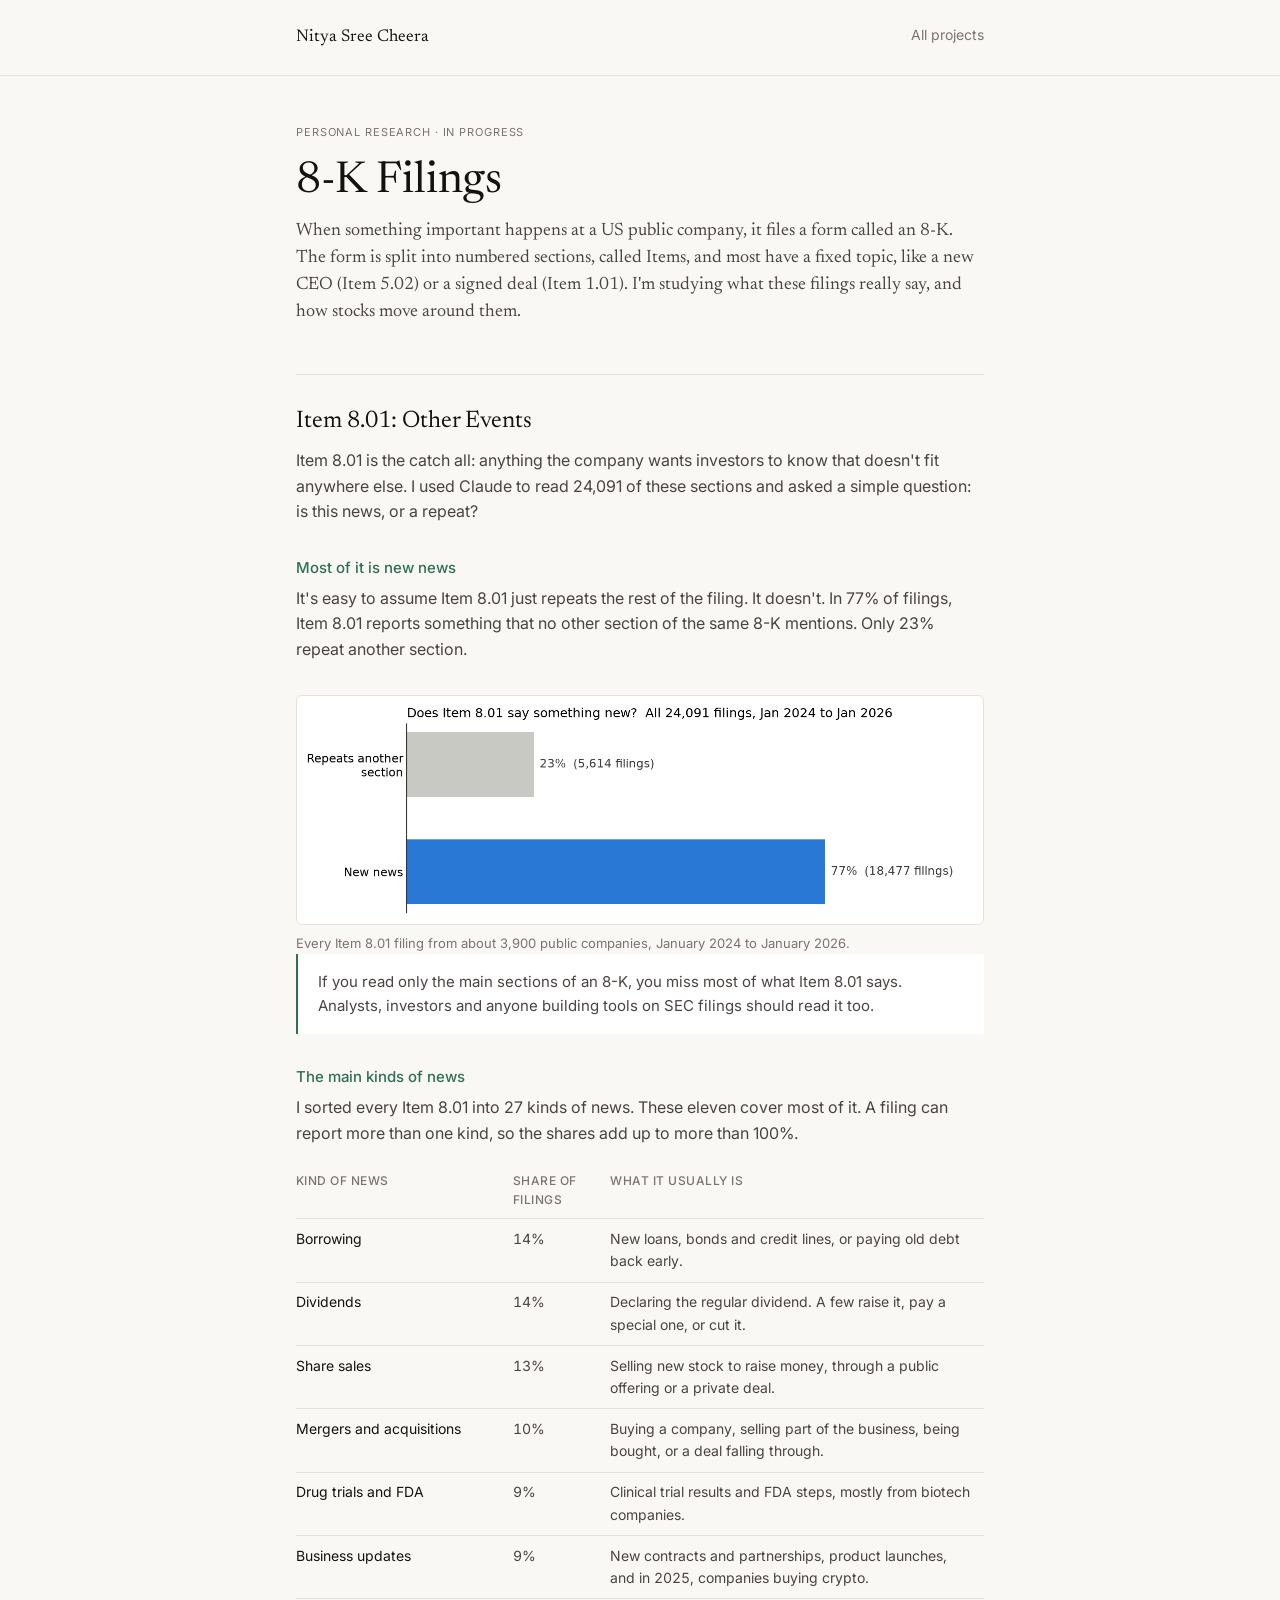
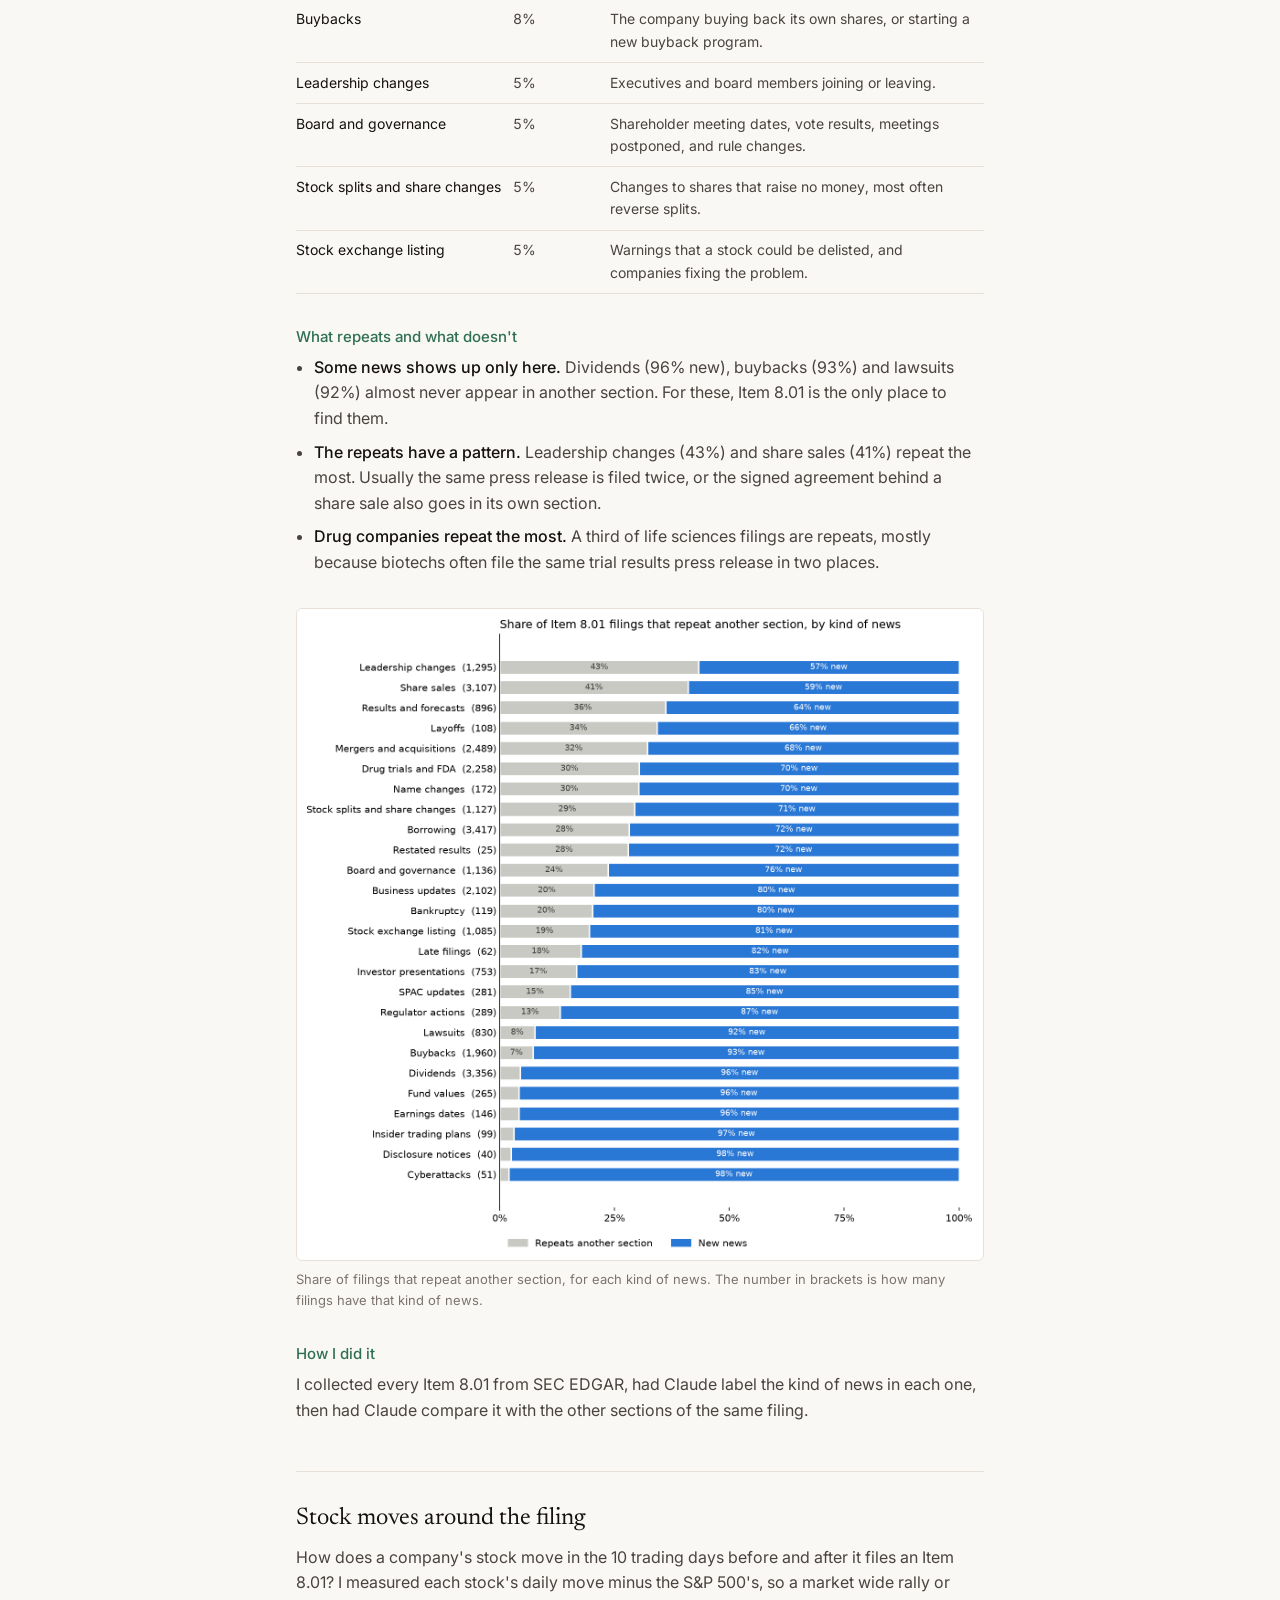
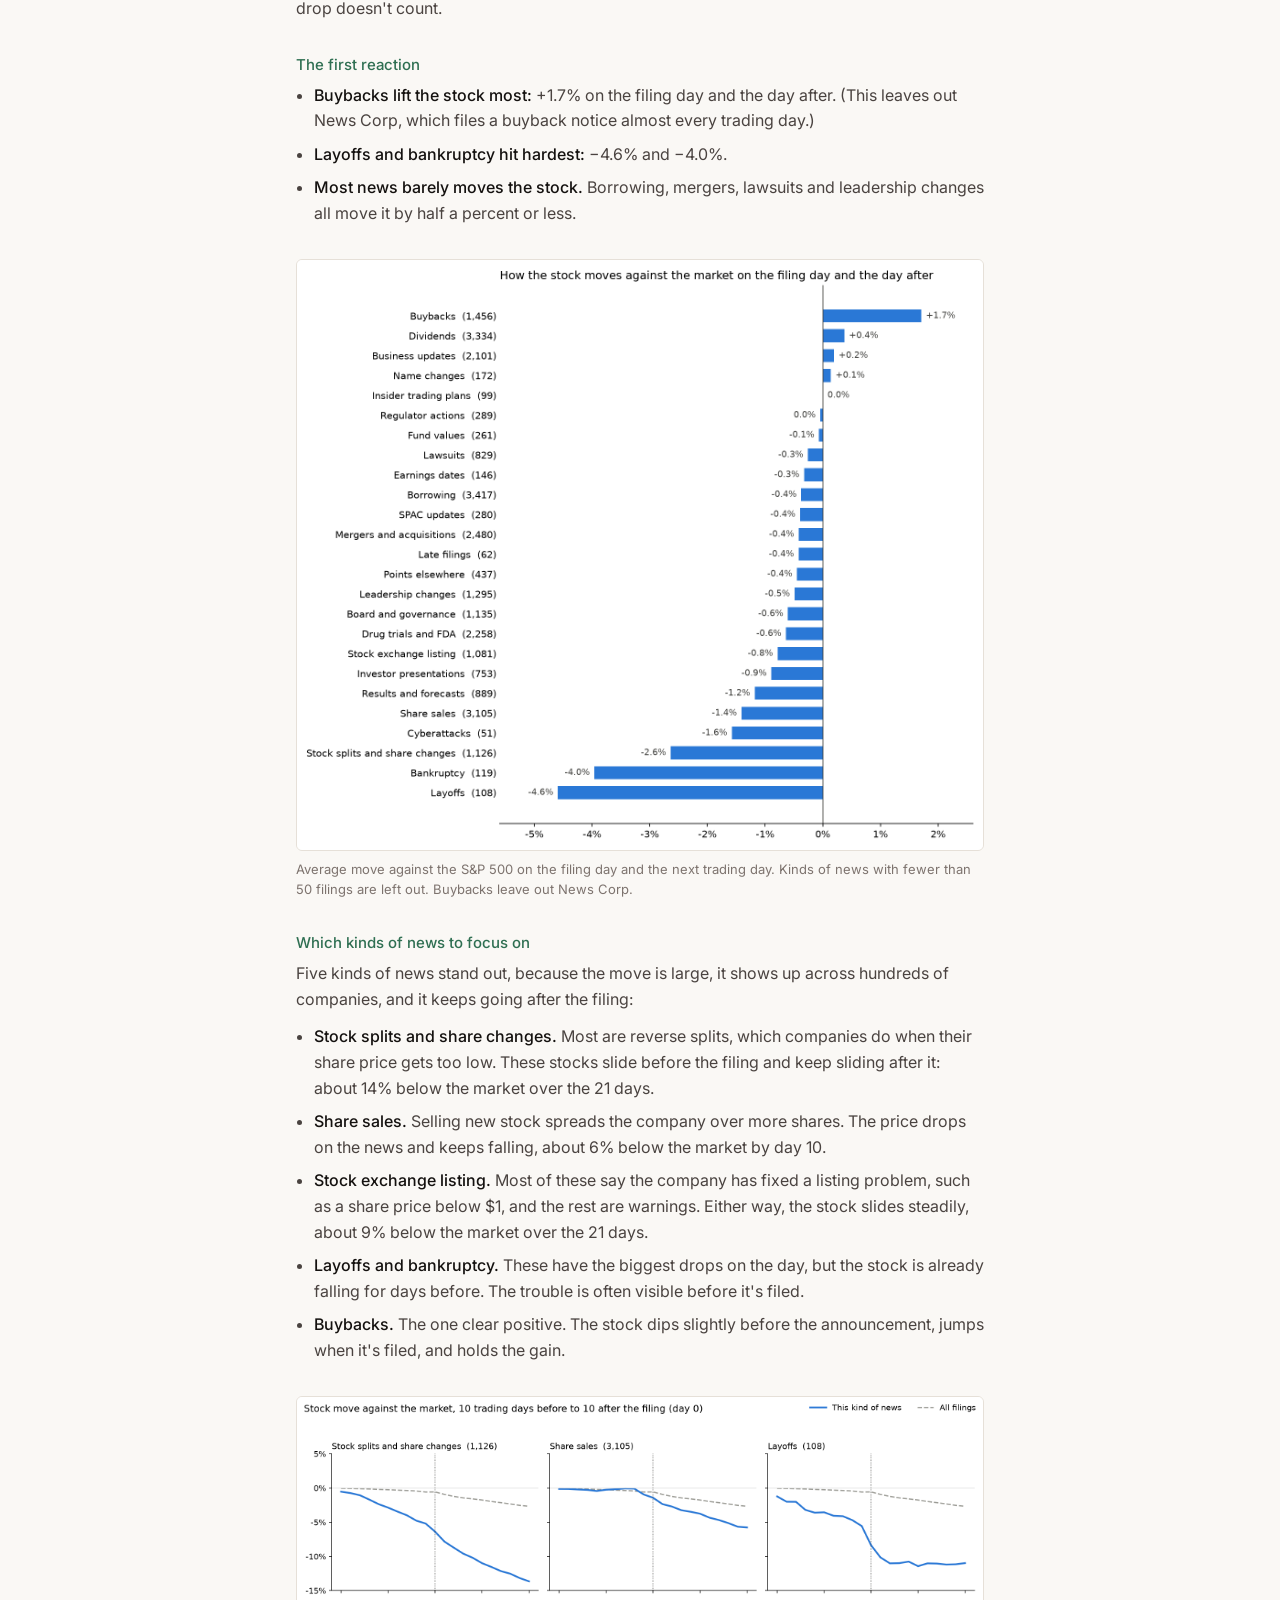
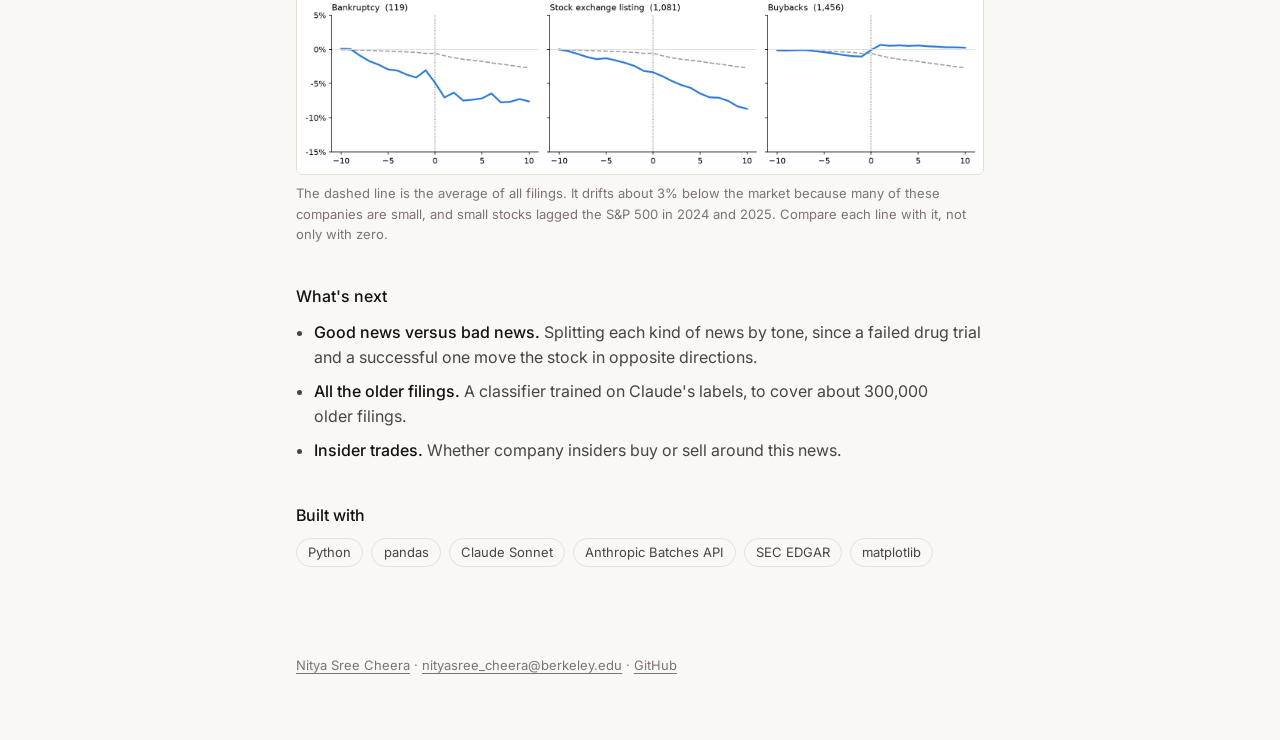
==== commit 3003d5b5: "8-K Filings: add stock moves around the filing and which kinds of news to focus on Co-Authored-By: C" ====
--- a/8k-filings/index.html
+++ b/8k-filings/index.html
@@ -71,9 +71,37 @@
       <h4>How I did it</h4>
       <p class="about-text">I collected every Item 8.01 from SEC EDGAR, had Claude label the kind of news in each one, then had Claude compare it with the other sections of the same filing.</p>
 
+      <h3 class="part">Stock moves around the filing</h3>
+      <p class="about-text">How does a company's stock move in the 10 trading days before and after it files an Item 8.01? I measured each stock's daily move minus the S&amp;P 500's, so a market wide rally or drop doesn't count.</p>
+
+      <h4>The first reaction</h4>
+      <ul class="points">
+        <li><strong>Buybacks lift the stock most:</strong> +1.7% on the filing day and the day after. (This leaves out News Corp, which files a buyback notice almost every trading day.)</li>
+        <li><strong>Layoffs and bankruptcy hit hardest:</strong> −4.6% and −4.0%.</li>
+        <li><strong>Most news barely moves the stock.</strong> Borrowing, mergers, lawsuits and leadership changes all move it by half a percent or less.</li>
+      </ul>
+      <figure>
+        <a href="../images/k8-reaction-by-kind.png"><img src="../images/k8-reaction-by-kind.png" width="1500" height="1290" loading="lazy" alt="Bar chart of the stock move against the market on the filing day and the day after, by kind of news. Buybacks +1.7%, dividends +0.4%. Layoffs −4.6%, bankruptcy −4.0%, stock splits and share changes −2.6%, share sales −1.4%. Most other kinds move less than 1%."></a>
+        <figcaption>Average move against the S&amp;P 500 on the filing day and the next trading day. Kinds of news with fewer than 50 filings are left out. Buybacks leave out News Corp.</figcaption>
+      </figure>
+
+      <h4>Which kinds of news to focus on</h4>
+      <p class="about-text">Five kinds of news stand out, because the move is large, it shows up across hundreds of companies, and it keeps going after the filing:</p>
+      <ul class="points">
+        <li><strong>Stock splits and share changes.</strong> Most are reverse splits, which companies do when their share price gets too low. These stocks slide before the filing and keep sliding after it: about 14% below the market over the 21 days.</li>
+        <li><strong>Share sales.</strong> Selling new stock spreads the company over more shares. The price drops on the news and keeps falling, about 6% below the market by day 10.</li>
+        <li><strong>Stock exchange listing.</strong> Most of these say the company has fixed a listing problem, such as a share price below $1, and the rest are warnings. Either way, the stock slides steadily, about 9% below the market over the 21 days.</li>
+        <li><strong>Layoffs and bankruptcy.</strong> These have the biggest drops on the day, but the stock is already falling for days before. The trouble is often visible before it's filed.</li>
+        <li><strong>Buybacks.</strong> The one clear positive. The stock dips slightly before the announcement, jumps when it's filed, and holds the gain.</li>
+      </ul>
+      <figure>
+        <a href="../images/k8-moves-focus.png"><img src="../images/k8-moves-focus.png" width="1800" height="990" loading="lazy" alt="Six small line charts of the stock move against the market from 10 days before to 10 days after the filing. Stock splits and share changes fall to about −14%, share sales to −6%, layoffs to −11%, bankruptcy to −8%, stock exchange listing to −9%. Buybacks rise slightly and stay above the all filings line."></a>
+        <figcaption>The dashed line is the average of all filings. It drifts about 3% below the market because many of these companies are small, and small stocks lagged the S&amp;P 500 in 2024 and 2025. Compare each line with it, not only with zero.</figcaption>
+      </figure>
+
       <h3>What's next</h3>
       <ul class="points">
-        <li><strong>How stocks move.</strong> How each kind of news moves the stock in the 10 trading days before and after the filing.</li>
+        <li><strong>Good news versus bad news.</strong> Splitting each kind of news by tone, since a failed drug trial and a successful one move the stock in opposite directions.</li>
         <li><strong>All the older filings.</strong> A classifier trained on Claude's labels, to cover about 300,000 older filings.</li>
         <li><strong>Insider trades.</strong> Whether company insiders buy or sell around this news.</li>
       </ul>
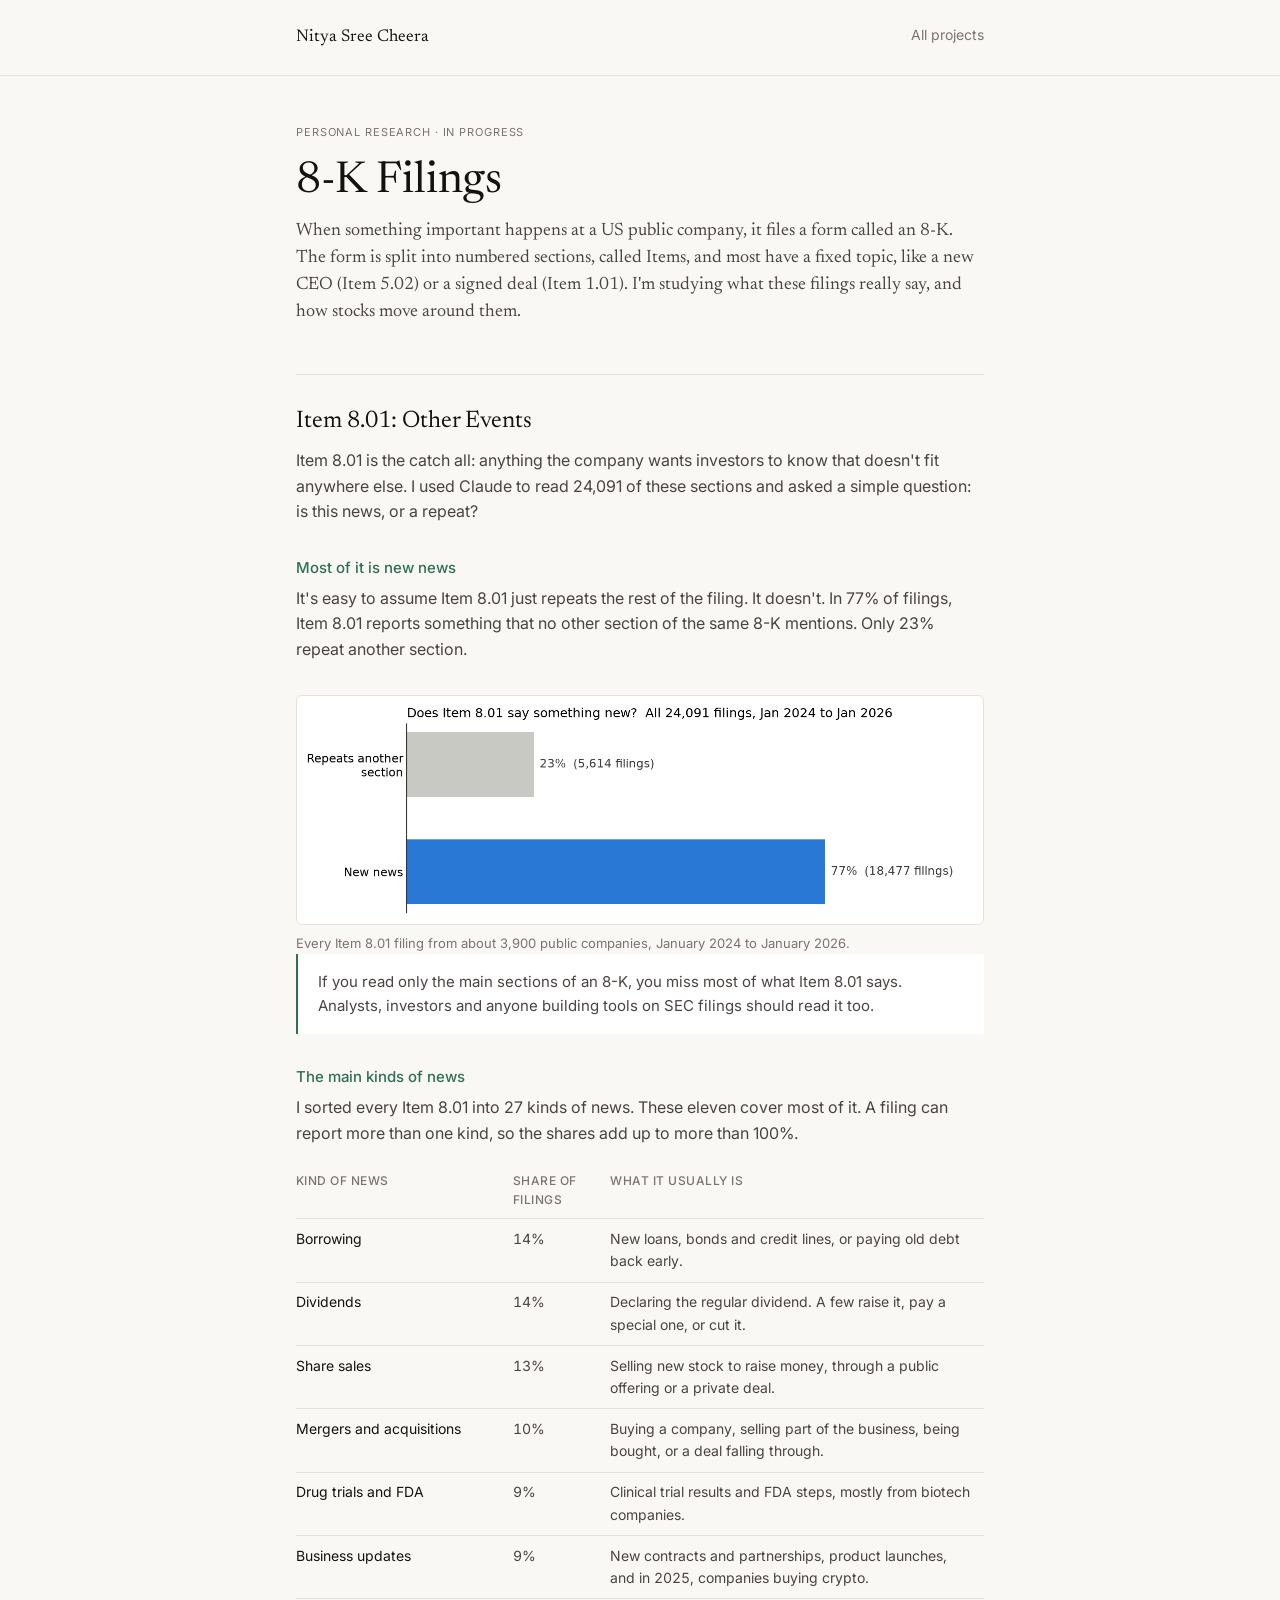
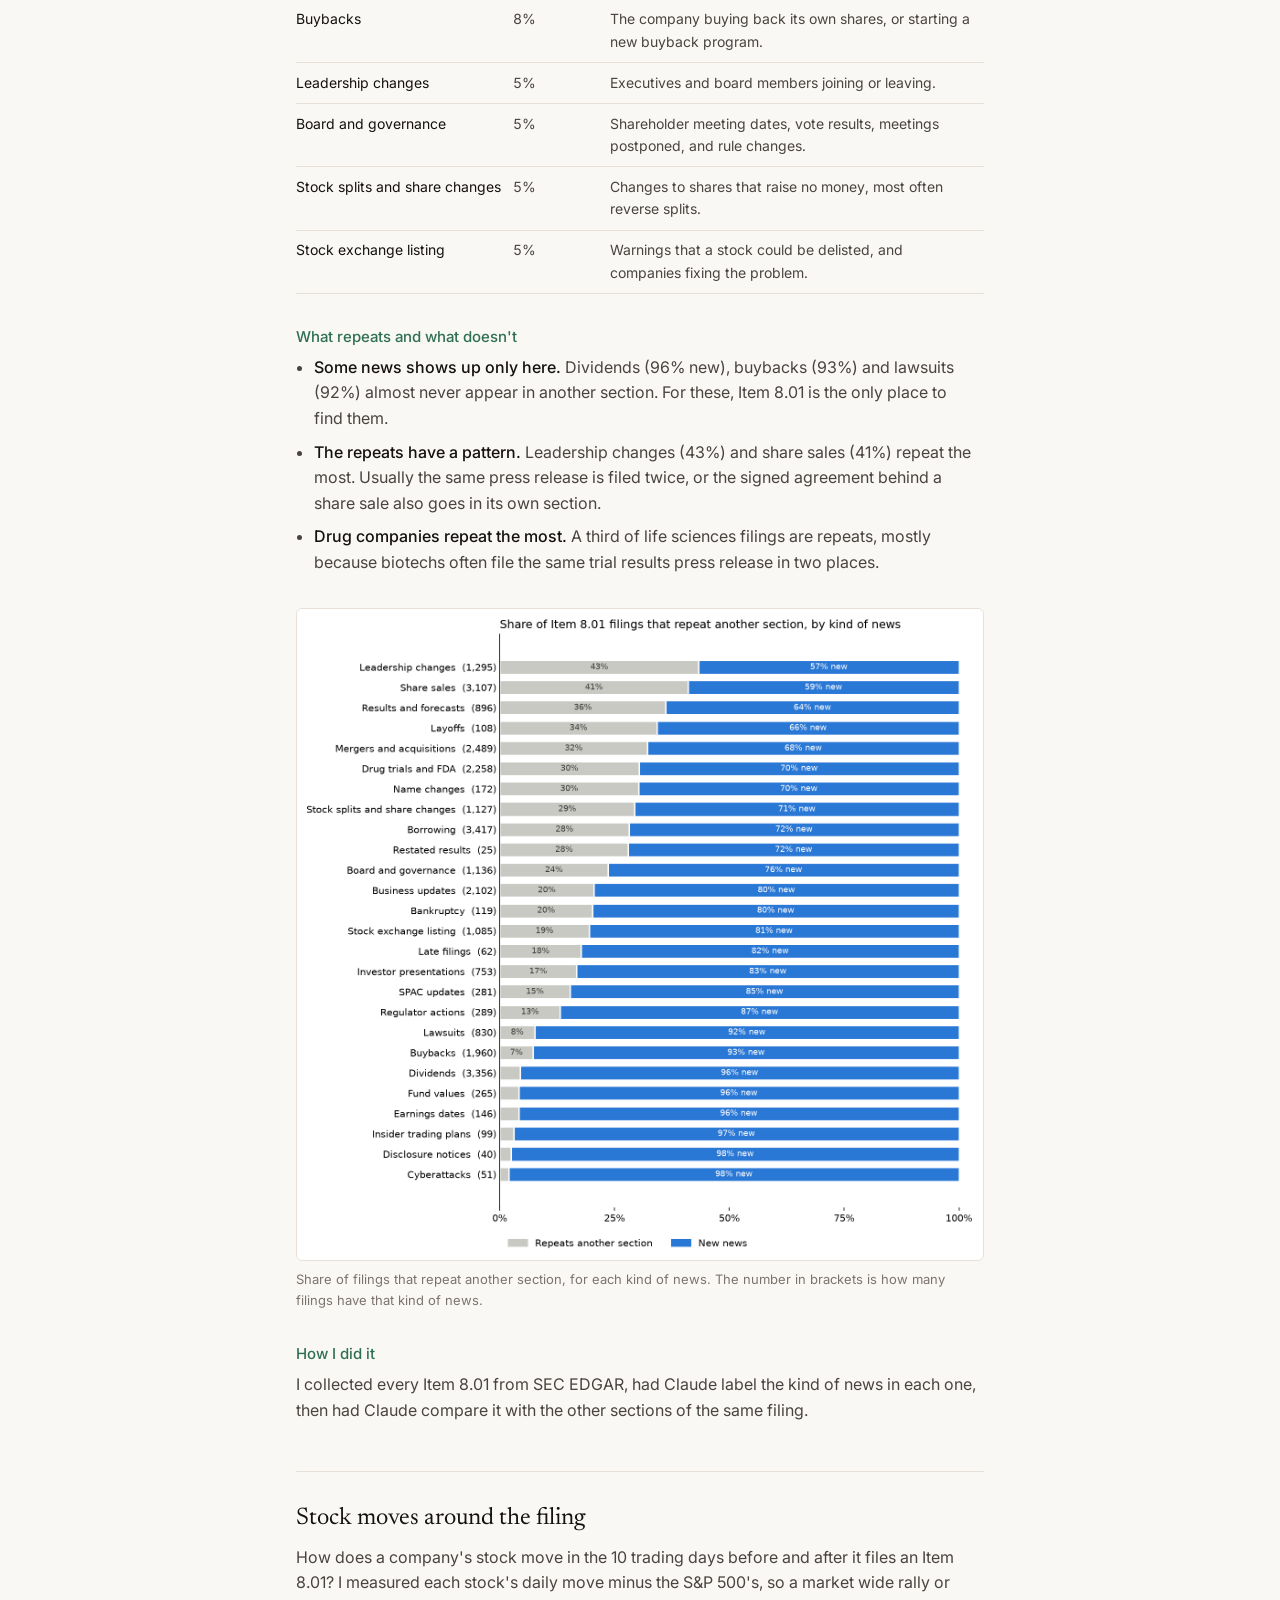
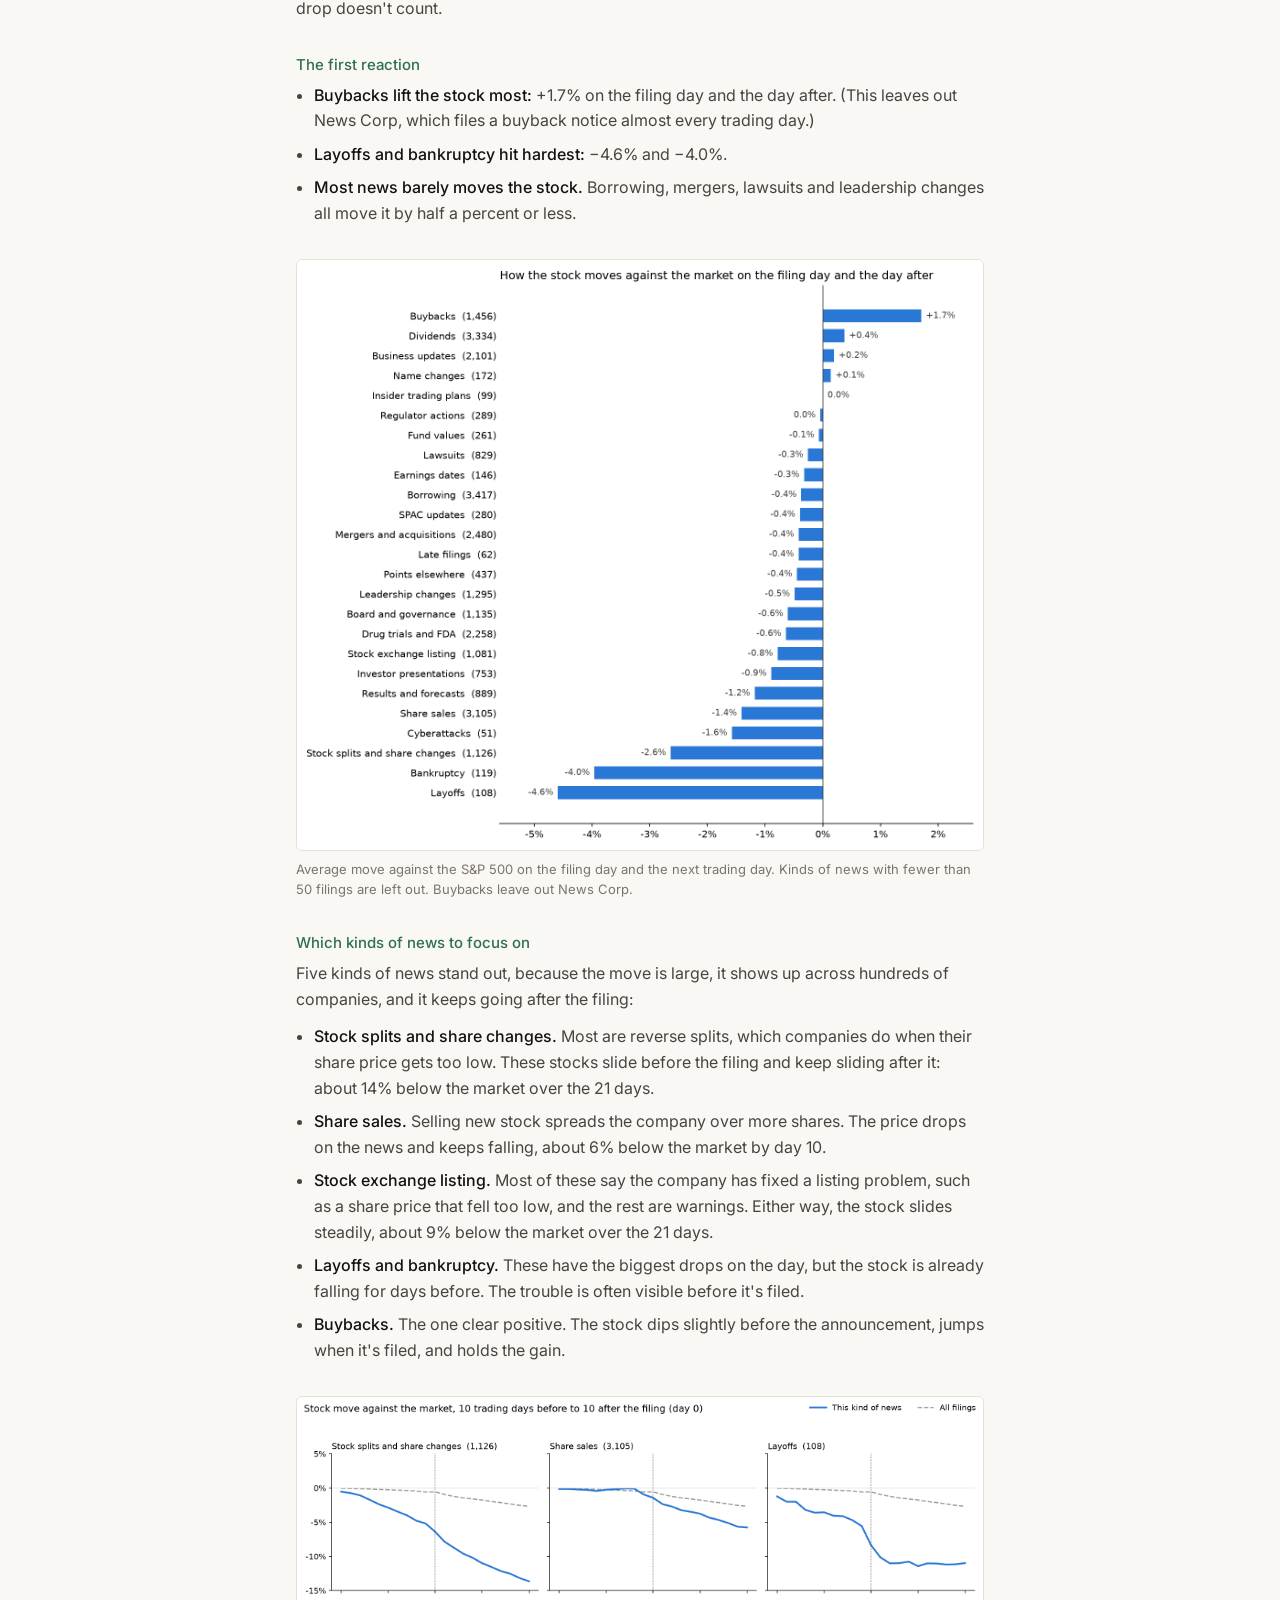
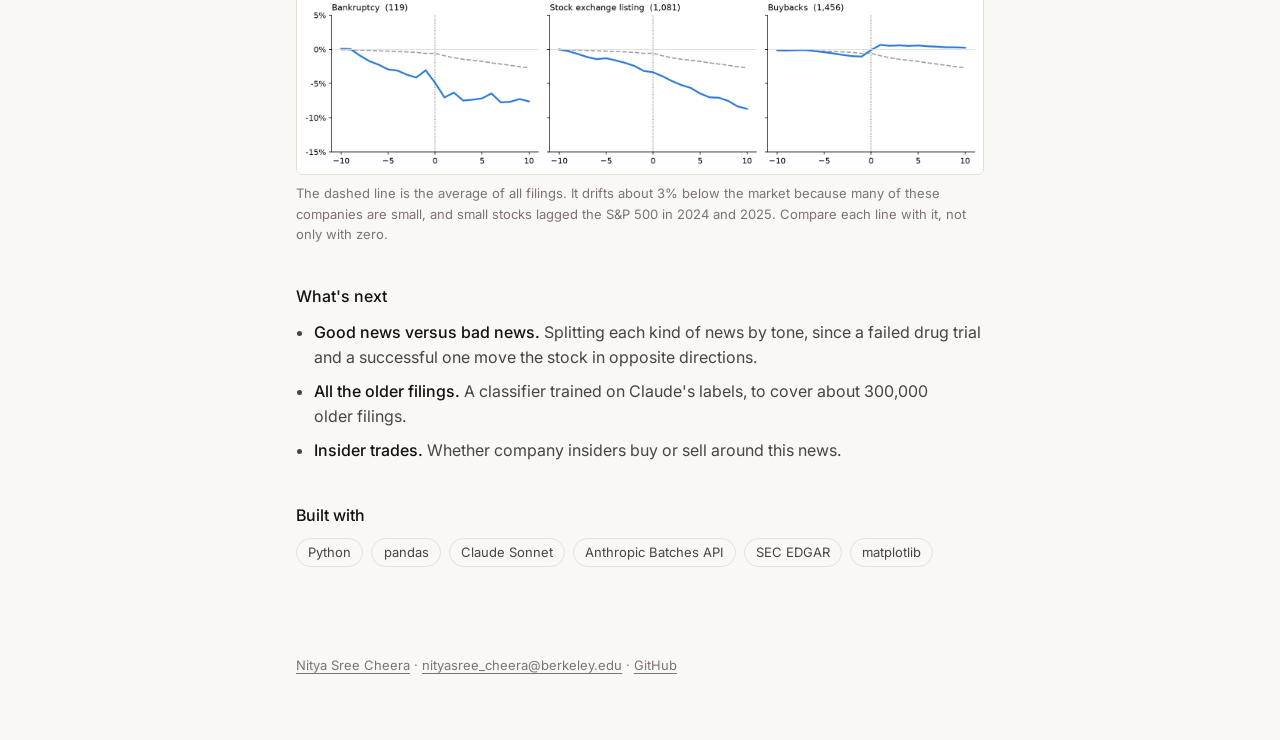
==== commit d48a5845: "8-K Filings: reword listing note Co-Authored-By: Claude Opus 5.5 <noreply@anthropic.com>" ====
--- a/8k-filings/index.html
+++ b/8k-filings/index.html
@@ -90,7 +90,7 @@
       <ul class="points">
         <li><strong>Stock splits and share changes.</strong> Most are reverse splits, which companies do when their share price gets too low. These stocks slide before the filing and keep sliding after it: about 14% below the market over the 21 days.</li>
         <li><strong>Share sales.</strong> Selling new stock spreads the company over more shares. The price drops on the news and keeps falling, about 6% below the market by day 10.</li>
-        <li><strong>Stock exchange listing.</strong> Most of these say the company has fixed a listing problem, such as a share price below $1, and the rest are warnings. Either way, the stock slides steadily, about 9% below the market over the 21 days.</li>
+        <li><strong>Stock exchange listing.</strong> Most of these say the company has fixed a listing problem, such as a share price that fell too low, and the rest are warnings. Either way, the stock slides steadily, about 9% below the market over the 21 days.</li>
         <li><strong>Layoffs and bankruptcy.</strong> These have the biggest drops on the day, but the stock is already falling for days before. The trouble is often visible before it's filed.</li>
         <li><strong>Buybacks.</strong> The one clear positive. The stock dips slightly before the announcement, jumps when it's filed, and holds the gain.</li>
       </ul>
